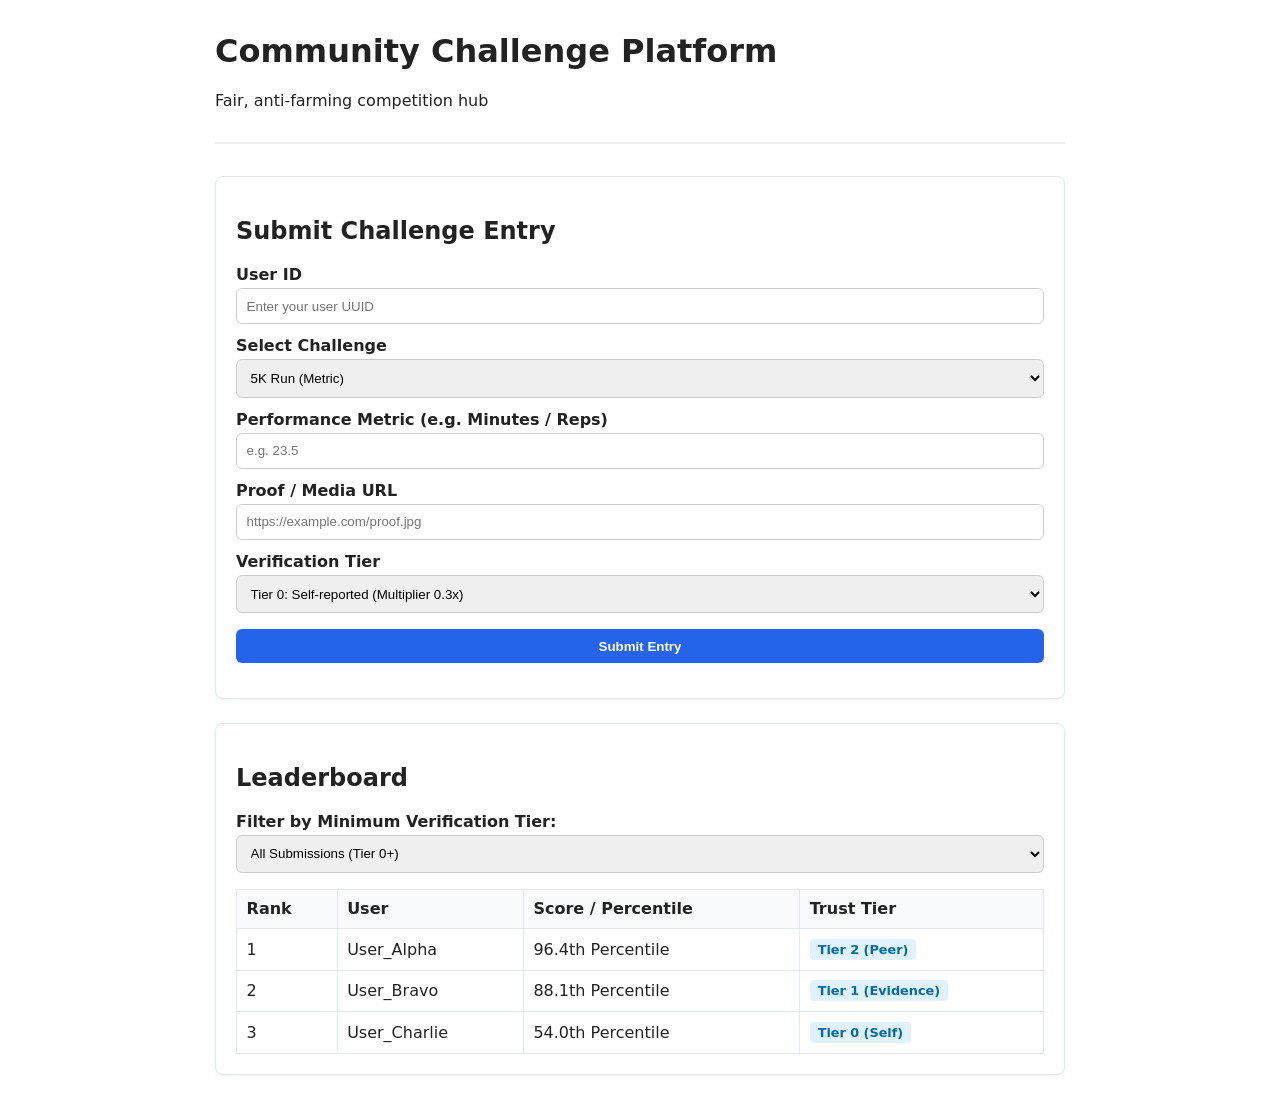
==== frontend/index.html @ f5b8d39f "Add community challenge submission and leaderboard UI" ====
<!DOCTYPE html>
<html lang="en">
<head>
  <meta charset="UTF-8" />
  <meta name="viewport" content="width=device-width, initial-scale=1.0" />
  <title>Community Challenge Platform</title>
  <style>
    body { font-family: system-ui, sans-serif; max-width: 850px; margin: 2rem auto; padding: 0 1rem; color: #222; }
    header { border-bottom: 2px solid #eee; padding-bottom: 1rem; margin-bottom: 2rem; }
    .card { border: 1px solid #e2e8f0; border-radius: 8px; padding: 1.25rem; margin-bottom: 1.5rem; background: #fff; box-shadow: 0 1px 3px rgba(0,0,0,0.05); }
    label { display: block; font-weight: 600; margin: 0.75rem 0 0.25rem; }
    input, select, button { width: 100%; padding: 0.6rem; border: 1px solid #ccc; border-radius: 6px; box-sizing: border-box; }
    button { background: #2563eb; color: #fff; border: none; font-weight: 600; cursor: pointer; margin-top: 1rem; }
    button:hover { background: #1d4ed8; }
    table { width: 100%; border-collapse: collapse; margin-top: 1rem; }
    th, td { border: 1px solid #e2e8f0; padding: 0.6rem; text-align: left; }
    th { background: #f8fafc; }
    .tier-badge { display: inline-block; padding: 0.2rem 0.5rem; border-radius: 4px; font-size: 0.8rem; background: #e0f2fe; color: #0369a1; font-weight: bold; }
  </style>
</head>
<body>

  <header>
    <h1>Community Challenge Platform</h1>
    <p>Fair, anti-farming competition hub</p>
  </header>

  <!-- Section 1: Submit Entry Form -->
  <section class="card">
    <h2>Submit Challenge Entry</h2>
    <form id="submission-form">
      <label for="userId">User ID</label>
      <input type="text" id="userId" placeholder="Enter your user UUID" required />

      <label for="challengeSelect">Select Challenge</label>
      <select id="challengeSelect">
        <option value="5k-run" data-type="metric">5K Run (Metric)</option>
        <option value="photo-contest" data-type="subjective">Nature Photography (Subjective / Elo)</option>
        <option value="book-reading" data-type="boolean">Read 1 Book (Completion)</option>
      </select>

      <!-- Dynamic field: changes per evaluation type -->
      <div id="dynamicMetricField">
        <label for="metricInput">Performance Metric (e.g. Minutes / Reps)</label>
        <input type="number" id="metricInput" step="any" placeholder="e.g. 23.5" />
      </div>

      <label for="evidenceUrl">Proof / Media URL</label>
      <input type="url" id="evidenceUrl" placeholder="https://example.com/proof.jpg" required />

      <label for="verificationTier">Verification Tier</label>
      <select id="verificationTier">
        <option value="0">Tier 0: Self-reported (Multiplier 0.3x)</option>
        <option value="1">Tier 1: Evidence Attached (Multiplier 0.5x)</option>
        <option value="2">Tier 2: Peer-verified (Multiplier 1.0x)</option>
        <option value="3">Tier 3: Sensor / API Verified (Multiplier 1.1x)</option>
        <option value="4">Tier 4: Moderator Verified (Multiplier 1.2x)</option>
      </select>

      <button type="submit">Submit Entry</button>
    </form>
    <p id="submissionStatus" style="font-size: 0.9rem; color: #16a34a;"></p>
  </section>

  <!-- Section 2: Leaderboard with Tier Filter -->
  <section class="card">
    <h2>Leaderboard</h2>
    <label for="filterTier">Filter by Minimum Verification Tier:</label>
    <select id="filterTier" onchange="loadLeaderboard()">
      <option value="0">All Submissions (Tier 0+)</option>
      <option value="2">Verified Only (Tier 2+)</option>
      <option value="4">Moderator Verified Only (Tier 4)</option>
    </select>

    <table>
      <thead>
        <tr>
          <th>Rank</th>
          <th>User</th>
          <th>Score / Percentile</th>
          <th>Trust Tier</th>
        </tr>
      </thead>
      <tbody id="leaderboardBody">
        <!-- Rendered dynamically -->
      </tbody>
    </table>
  </section>

  <script>
    const API_BASE = "http://localhost:8080/api"; // Member 2's backend URL

    // Adjust fields when switching evaluation types
    const challengeSelect = document.getElementById("challengeSelect");
    const dynamicMetricField = document.getElementById("dynamicMetricField");

    challengeSelect.addEventListener("change", (e) => {
      const selectedType = e.target.selectedOptions[0].dataset.type;
      dynamicMetricField.style.display = (selectedType === "metric") ? "block" : "none";
    });

    // Handle form submission
    document.getElementById("submission-form").addEventListener("submit", async (e) => {
      e.preventDefault();
      const payload = {
        userId: document.getElementById("userId").value,
        challengeId: challengeSelect.value,
        rawMetric: parseFloat(document.getElementById("metricInput").value) || null,
        contentUrl: document.getElementById("evidenceUrl").value,
        verificationTier: parseInt(document.getElementById("verificationTier").value, 10)
      };

      try {
        const res = await fetch(`${API_BASE}/submissions`, {
          method: "POST",
          headers: { "Content-Type": "application/json" },
          body: JSON.stringify(payload)
        });
        if (res.ok) {
          document.getElementById("submissionStatus").textContent = "Submission recorded (overwrites previous active entry)!";
          loadLeaderboard();
        }
      } catch (err) {
        document.getElementById("submissionStatus").textContent = "Backend offline. Test submission logged to console.";
        console.log("Mock Submission Payload:", payload);
      }
    });

    // Fetch and display leaderboard
    async function loadLeaderboard() {
      const minTier = document.getElementById("filterTier").value;
      const tbody = document.getElementById("leaderboardBody");
      tbody.innerHTML = "<tr><td colspan='4'>Loading...</td></tr>";

      try {
        const res = await fetch(`${API_BASE}/challenges/${challengeSelect.value}/leaderboard?min_tier=${minTier}`);
        const data = await res.json();
        renderTable(data);
      } catch (err) {
        // Mock fallback data for offline testing during UI development
        renderTable([
          { user: "User_Alpha", score: "96.4th Percentile", tier: "Tier 2 (Peer)" },
          { user: "User_Bravo", score: "88.1th Percentile", tier: "Tier 1 (Evidence)" },
          { user: "User_Charlie", score: "54.0th Percentile", tier: "Tier 0 (Self)" }
        ]);
      }
    }

    function renderTable(rows) {
      const tbody = document.getElementById("leaderboardBody");
      tbody.innerHTML = rows.map((r, i) => `
        <tr>
          <td>${i + 1}</td>
          <td>${r.user}</td>
          <td>${r.score}</td>
          <td><span class="tier-badge">${r.tier}</span></td>
        </tr>
      `).join('');
    }

    // Initial render
    loadLeaderboard();
  </script>
</body>
</html>
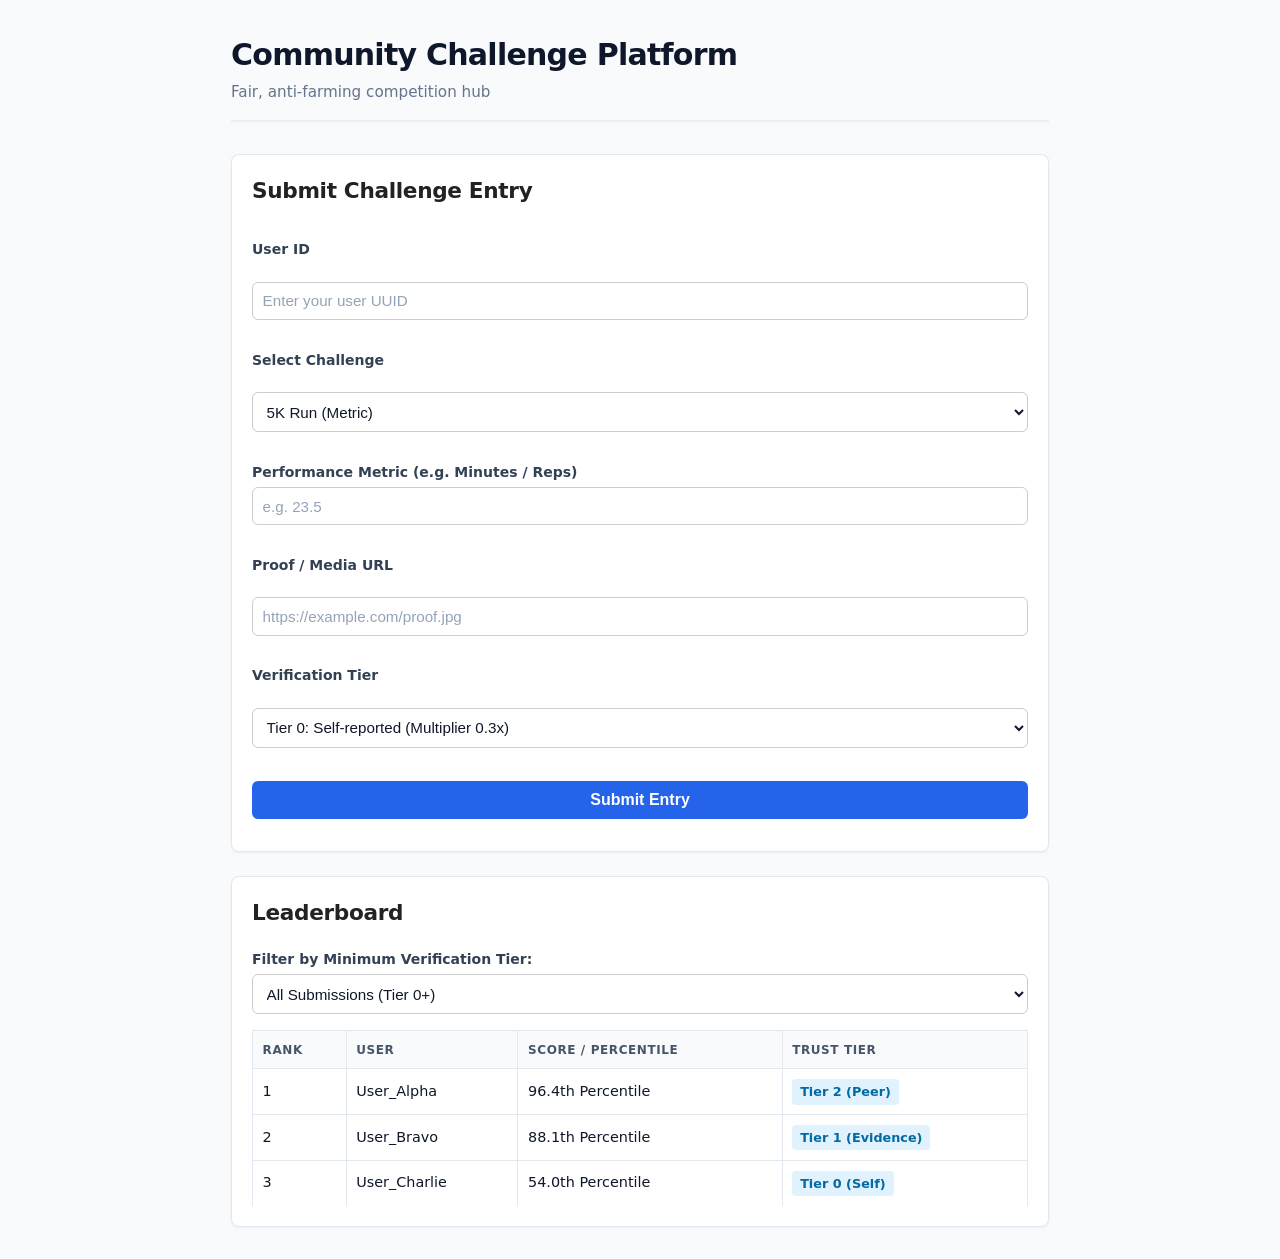
==== commit 2d8a20a8: "Add container div to index.html" ====
--- a/frontend/index.html
+++ b/frontend/index.html
@@ -1,6 +1,7 @@
 <!DOCTYPE html>
 <html lang="en">
 <head>
+  <link rel="stylesheet" href="style.css">
   <meta charset="UTF-8" />
   <meta name="viewport" content="width=device-width, initial-scale=1.0" />
   <title>Community Challenge Platform</title>
@@ -19,6 +20,7 @@
   </style>
 </head>
 <body>
+  <div class="container">
 
   <header>
     <h1>Community Challenge Platform</h1>
@@ -161,5 +163,6 @@
     // Initial render
     loadLeaderboard();
   </script>
+    </div>
 </body>
 </html>
--- a/frontend/style.css
+++ b/frontend/style.css
@@ -0,0 +1,183 @@
+
+:root {
+  --primary: #2563eb;
+  --primary-hover: #1d4ed8;
+  --bg-main: #f8fafc;
+  --surface: #ffffff;
+  --text-main: #0f172a;
+  --text-muted: #64748b;
+  --border: #e2e8f0;
+  --border-focus: #3b82f6;
+  --badge-bg: #e0f2fe;
+  --badge-text: #0369a1;
+  --radius-lg: 12px;
+  --radius-md: 8px;
+  --shadow-sm: 0 1px 2px 0 rgba(0, 0, 0, 0.05);
+  --shadow-md: 0 4px 6px -1px rgba(0, 0, 0, 0.1), 0 2px 4px -2px rgba(0, 0, 0, 0.05);
+}
+*, *::before, *::after {
+  box-sizing: border-box;
+  margin: 0;
+  padding: 0;
+}
+body {
+  font-family: -apple-system, BlinkMacSystemFont, "Segoe UI", Roboto, Helvetica, Arial, sans-serif;
+  background-color: var(--bg-main);
+  color: var(--text-main);
+  line-height: 1.5;
+  padding: 2rem 1rem;
+}
+.container {
+  max-width: 820px;
+  margin: 0 auto;
+}
+header {
+  margin-bottom: 2rem;
+  padding-bottom: 1.25rem;
+  border-bottom: 1px solid var(--border);
+}
+header h1 {
+  font-size: 1.875rem;
+  font-weight: 700;
+  letter-spacing: -0.025em;
+  color: var(--text-main);
+}
+header p {
+  color: var(--text-muted);
+  font-size: 0.95rem;
+  margin-top: 0.25rem;
+}
+.card {
+  background: var(--surface);
+  border: 1px solid var(--border);
+  border-radius: var(--radius-lg);
+  padding: 1.75rem;
+  margin-bottom: 2rem;
+  box-shadow: var(--shadow-sm);
+  transition: box-shadow 0.2s ease;
+}
+.card:hover {
+  box-shadow: var(--shadow-md);
+}
+.card h2 {
+  font-size: 1.35rem;
+  font-weight: 600;
+  margin-bottom: 1.25rem;
+  letter-spacing: -0.015em;
+}
+form {
+  display: flex;
+  flex-direction: column;
+  gap: 1.1rem;
+}
+.form-group {
+  display: flex;
+  flex-direction: column;
+  gap: 0.35rem;
+}
+label {
+  font-size: 0.875rem;
+  font-weight: 600;
+  color: #334155;
+}
+input, select {
+  width: 100%;
+  padding: 0.65rem 0.85rem;
+  font-size: 0.95rem;
+  color: var(--text-main);
+  background-color: #fff;
+  border: 1px solid var(--border);
+  border-radius: var(--radius-md);
+  outline: none;
+  transition: border-color 0.15s ease, box-shadow 0.15s ease;
+}
+input:focus, select:focus {
+  border-color: var(--border-focus);
+  box-shadow: 0 0 0 3px rgba(59, 130, 246, 0.15);
+}
+input::placeholder {
+  color: #94a3b8;
+}
+button {
+  width: 100%;
+  padding: 0.75rem 1.25rem;
+  font-size: 1rem;
+  font-weight: 600;
+  color: #ffffff;
+  background-color: var(--primary);
+  border: none;
+  border-radius: var(--radius-md);
+  cursor: pointer;
+  margin-top: 0.5rem;
+  transition: background-color 0.15s ease, transform 0.05s ease;
+}
+button:hover {
+  background-color: var(--primary-hover);
+}
+button:active {
+  transform: scale(0.99);
+}
+#submissionStatus {
+  font-size: 0.875rem;
+  font-weight: 500;
+  margin-top: 0.75rem;
+  color: #16a34a;
+}
+.table-responsive {
+  width: 100%;
+  overflow-x: auto;
+  -webkit-overflow-scrolling: touch;
+  margin-top: 1rem;
+}
+table {
+  width: 100%;
+  border-collapse: collapse;
+  text-align: left;
+  font-size: 0.9rem;
+}
+th {
+  background-color: #f1f5f9;
+  color: #475569;
+  font-weight: 600;
+  text-transform: uppercase;
+  font-size: 0.75rem;
+  letter-spacing: 0.05em;
+  padding: 0.75rem 1rem;
+  border-bottom: 1px solid var(--border);
+}
+td {
+  padding: 0.85rem 1rem;
+  border-bottom: 1px solid var(--border);
+  color: var(--text-main);
+}
+tr:last-child td {
+  border-bottom: none;
+}
+tr:hover td {
+  background-color: #f8fafc;
+}
+.tier-badge {
+  display: inline-block;
+  padding: 0.25rem 0.6rem;
+  border-radius: 9999px;
+  font-size: 0.75rem;
+  font-weight: 600;
+  background-color: var(--badge-bg);
+  color: var(--badge-text);
+  white-space: nowrap;
+}
+@media (max-width: 640px) {
+  body {
+    padding: 1.25rem 0.75rem;
+  }
+  .card {
+    padding: 1.25rem;
+  }
+  header h1 {
+    font-size: 1.5rem;
+  }
+  th, td {
+    padding: 0.65rem 0.5rem;
+    font-size: 0.85rem;
+  }
+}
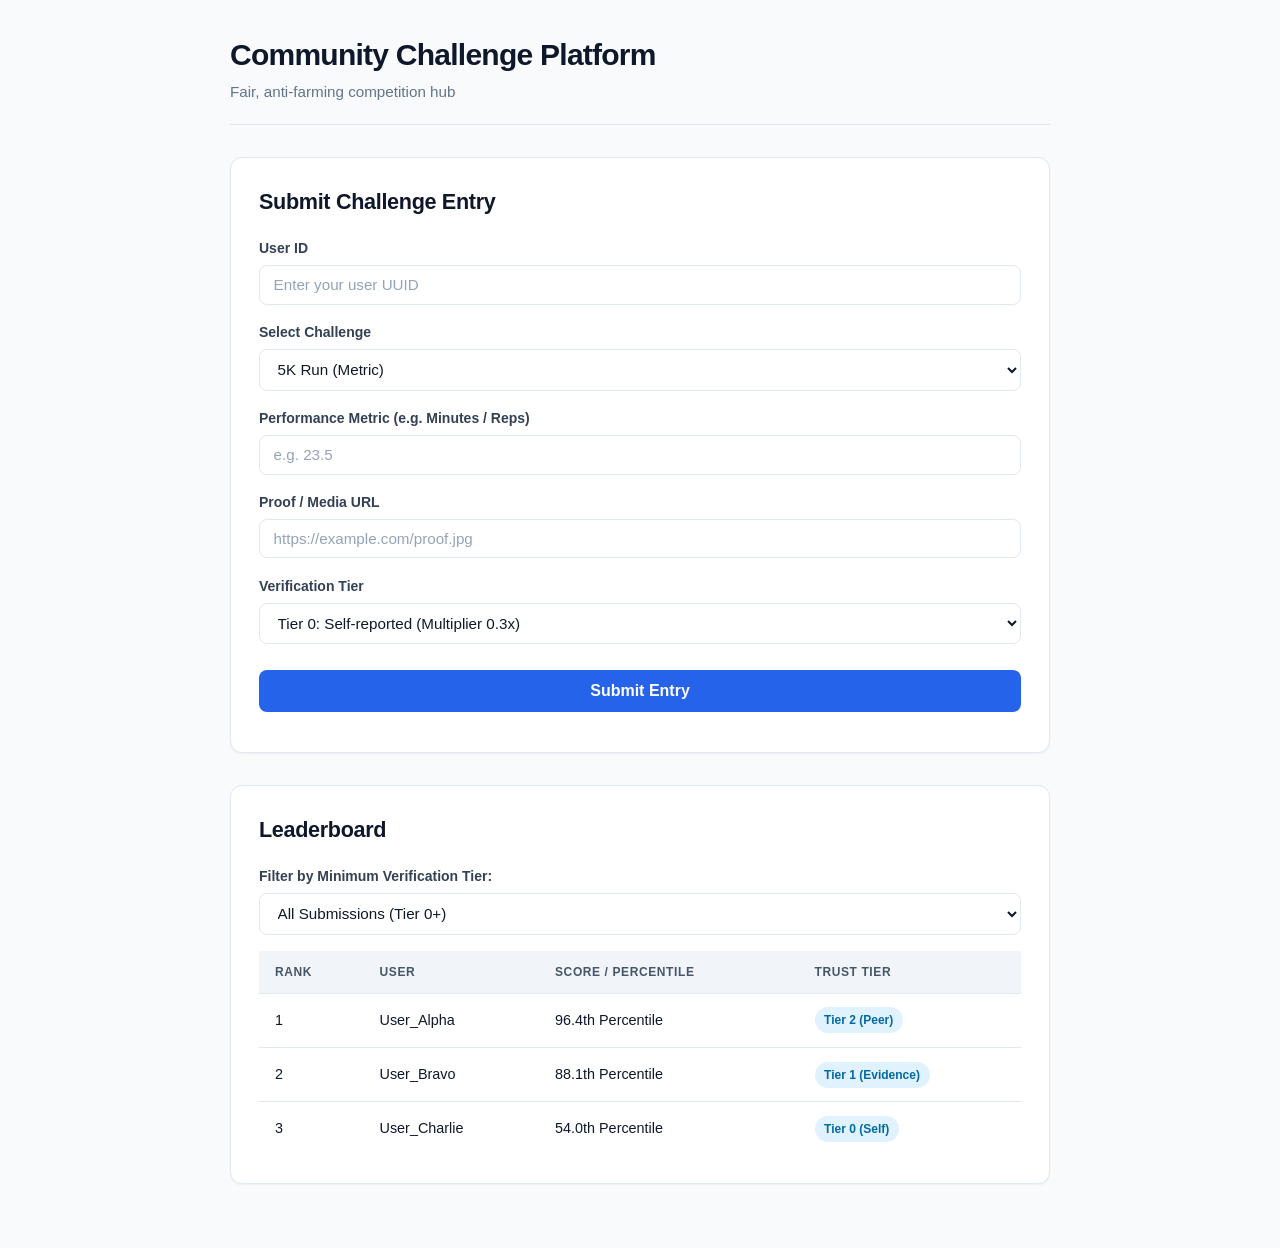
==== commit b7b1a234: "Refactor HTML structure for form and leaderboard Updated the HTML structure for the submission form " ====
--- a/frontend/index.html
+++ b/frontend/index.html
@@ -1,107 +1,106 @@
 <!DOCTYPE html>
 <html lang="en">
 <head>
-  <link rel="stylesheet" href="style.css">
   <meta charset="UTF-8" />
   <meta name="viewport" content="width=device-width, initial-scale=1.0" />
   <title>Community Challenge Platform</title>
-  <style>
-    body { font-family: system-ui, sans-serif; max-width: 850px; margin: 2rem auto; padding: 0 1rem; color: #222; }
-    header { border-bottom: 2px solid #eee; padding-bottom: 1rem; margin-bottom: 2rem; }
-    .card { border: 1px solid #e2e8f0; border-radius: 8px; padding: 1.25rem; margin-bottom: 1.5rem; background: #fff; box-shadow: 0 1px 3px rgba(0,0,0,0.05); }
-    label { display: block; font-weight: 600; margin: 0.75rem 0 0.25rem; }
-    input, select, button { width: 100%; padding: 0.6rem; border: 1px solid #ccc; border-radius: 6px; box-sizing: border-box; }
-    button { background: #2563eb; color: #fff; border: none; font-weight: 600; cursor: pointer; margin-top: 1rem; }
-    button:hover { background: #1d4ed8; }
-    table { width: 100%; border-collapse: collapse; margin-top: 1rem; }
-    th, td { border: 1px solid #e2e8f0; padding: 0.6rem; text-align: left; }
-    th { background: #f8fafc; }
-    .tier-badge { display: inline-block; padding: 0.2rem 0.5rem; border-radius: 4px; font-size: 0.8rem; background: #e0f2fe; color: #0369a1; font-weight: bold; }
-  </style>
+  <link rel="stylesheet" href="style.css" />
 </head>
 <body>
   <div class="container">
 
-  <header>
-    <h1>Community Challenge Platform</h1>
-    <p>Fair, anti-farming competition hub</p>
-  </header>
+    <header>
+      <h1>Community Challenge Platform</h1>
+      <p>Fair, anti-farming competition hub</p>
+    </header>
 
-  <!-- Section 1: Submit Entry Form -->
-  <section class="card">
-    <h2>Submit Challenge Entry</h2>
-    <form id="submission-form">
-      <label for="userId">User ID</label>
-      <input type="text" id="userId" placeholder="Enter your user UUID" required />
+    <!-- Section 1: Submit Entry Form -->
+    <section class="card">
+      <h2>Submit Challenge Entry</h2>
+      <form id="submission-form">
+        <div class="form-group">
+          <label for="userId">User ID</label>
+          <input type="text" id="userId" placeholder="Enter your user UUID" required />
+        </div>
 
-      <label for="challengeSelect">Select Challenge</label>
-      <select id="challengeSelect">
-        <option value="5k-run" data-type="metric">5K Run (Metric)</option>
-        <option value="photo-contest" data-type="subjective">Nature Photography (Subjective / Elo)</option>
-        <option value="book-reading" data-type="boolean">Read 1 Book (Completion)</option>
-      </select>
+        <div class="form-group">
+          <label for="challengeSelect">Select Challenge</label>
+          <select id="challengeSelect">
+            <option value="5k-run" data-type="metric">5K Run (Metric)</option>
+            <option value="photo-contest" data-type="subjective">Nature Photography (Subjective / Elo)</option>
+            <option value="book-reading" data-type="boolean">Read 1 Book (Completion)</option>
+          </select>
+        </div>
 
-      <!-- Dynamic field: changes per evaluation type -->
-      <div id="dynamicMetricField">
-        <label for="metricInput">Performance Metric (e.g. Minutes / Reps)</label>
-        <input type="number" id="metricInput" step="any" placeholder="e.g. 23.5" />
+        <!-- Dynamic field: changes per evaluation type -->
+        <div id="dynamicMetricField" class="form-group">
+          <label for="metricInput">Performance Metric (e.g. Minutes / Reps)</label>
+          <input type="number" id="metricInput" step="any" placeholder="e.g. 23.5" />
+        </div>
+
+        <div class="form-group">
+          <label for="evidenceUrl">Proof / Media URL</label>
+          <input type="url" id="evidenceUrl" placeholder="https://example.com/proof.jpg" required />
+        </div>
+
+        <div class="form-group">
+          <label for="verificationTier">Verification Tier</label>
+          <select id="verificationTier">
+            <option value="0">Tier 0: Self-reported (Multiplier 0.3x)</option>
+            <option value="1">Tier 1: Evidence Attached (Multiplier 0.5x)</option>
+            <option value="2">Tier 2: Peer-verified (Multiplier 1.0x)</option>
+            <option value="3">Tier 3: Sensor / API Verified (Multiplier 1.1x)</option>
+            <option value="4">Tier 4: Moderator Verified (Multiplier 1.2x)</option>
+          </select>
+        </div>
+
+        <button type="submit">Submit Entry</button>
+      </form>
+      <p id="submissionStatus"></p>
+    </section>
+
+    <!-- Section 2: Leaderboard with Tier Filter -->
+    <section class="card">
+      <h2>Leaderboard</h2>
+      <div class="form-group">
+        <label for="filterTier">Filter by Minimum Verification Tier:</label>
+        <select id="filterTier" onchange="loadLeaderboard()">
+          <option value="0">All Submissions (Tier 0+)</option>
+          <option value="2">Verified Only (Tier 2+)</option>
+          <option value="4">Moderator Verified Only (Tier 4)</option>
+        </select>
       </div>
 
-      <label for="evidenceUrl">Proof / Media URL</label>
-      <input type="url" id="evidenceUrl" placeholder="https://example.com/proof.jpg" required />
+      <div class="table-responsive">
+        <table>
+          <thead>
+            <tr>
+              <th>Rank</th>
+              <th>User</th>
+              <th>Score / Percentile</th>
+              <th>Trust Tier</th>
+            </tr>
+          </thead>
+          <tbody id="leaderboardBody">
+            <!-- Rendered dynamically -->
+          </tbody>
+        </table>
+      </div>
+    </section>
 
-      <label for="verificationTier">Verification Tier</label>
-      <select id="verificationTier">
-        <option value="0">Tier 0: Self-reported (Multiplier 0.3x)</option>
-        <option value="1">Tier 1: Evidence Attached (Multiplier 0.5x)</option>
-        <option value="2">Tier 2: Peer-verified (Multiplier 1.0x)</option>
-        <option value="3">Tier 3: Sensor / API Verified (Multiplier 1.1x)</option>
-        <option value="4">Tier 4: Moderator Verified (Multiplier 1.2x)</option>
-      </select>
-
-      <button type="submit">Submit Entry</button>
-    </form>
-    <p id="submissionStatus" style="font-size: 0.9rem; color: #16a34a;"></p>
-  </section>
-
-  <!-- Section 2: Leaderboard with Tier Filter -->
-  <section class="card">
-    <h2>Leaderboard</h2>
-    <label for="filterTier">Filter by Minimum Verification Tier:</label>
-    <select id="filterTier" onchange="loadLeaderboard()">
-      <option value="0">All Submissions (Tier 0+)</option>
-      <option value="2">Verified Only (Tier 2+)</option>
-      <option value="4">Moderator Verified Only (Tier 4)</option>
-    </select>
-
-    <table>
-      <thead>
-        <tr>
-          <th>Rank</th>
-          <th>User</th>
-          <th>Score / Percentile</th>
-          <th>Trust Tier</th>
-        </tr>
-      </thead>
-      <tbody id="leaderboardBody">
-        <!-- Rendered dynamically -->
-      </tbody>
-    </table>
-  </section>
+  </div>
 
   <script>
-    const API_BASE = "http://localhost:8080/api"; // Member 2's backend URL
+    const API_BASE = "http://localhost:8080/api";
 
-    // Adjust fields when switching evaluation types
     const challengeSelect = document.getElementById("challengeSelect");
     const dynamicMetricField = document.getElementById("dynamicMetricField");
 
     challengeSelect.addEventListener("change", (e) => {
       const selectedType = e.target.selectedOptions[0].dataset.type;
-      dynamicMetricField.style.display = (selectedType === "metric") ? "block" : "none";
+      dynamicMetricField.style.display = (selectedType === "metric") ? "flex" : "none";
     });
 
-    // Handle form submission
     document.getElementById("submission-form").addEventListener("submit", async (e) => {
       e.preventDefault();
       const payload = {
@@ -128,7 +127,6 @@
       }
     });
 
-    // Fetch and display leaderboard
     async function loadLeaderboard() {
       const minTier = document.getElementById("filterTier").value;
       const tbody = document.getElementById("leaderboardBody");
@@ -139,7 +137,6 @@
         const data = await res.json();
         renderTable(data);
       } catch (err) {
-        // Mock fallback data for offline testing during UI development
         renderTable([
           { user: "User_Alpha", score: "96.4th Percentile", tier: "Tier 2 (Peer)" },
           { user: "User_Bravo", score: "88.1th Percentile", tier: "Tier 1 (Evidence)" },
@@ -160,9 +157,7 @@
       `).join('');
     }
 
-    // Initial render
     loadLeaderboard();
   </script>
-    </div>
 </body>
 </html>
--- a/frontend/style.css
+++ b/frontend/style.css
@@ -1,4 +1,3 @@
-
 :root {
   --primary: #2563eb;
   --primary-hover: #1d4ed8;
@@ -15,11 +14,13 @@
   --shadow-sm: 0 1px 2px 0 rgba(0, 0, 0, 0.05);
   --shadow-md: 0 4px 6px -1px rgba(0, 0, 0, 0.1), 0 2px 4px -2px rgba(0, 0, 0, 0.05);
 }
+
 *, *::before, *::after {
   box-sizing: border-box;
   margin: 0;
   padding: 0;
 }
+
 body {
   font-family: -apple-system, BlinkMacSystemFont, "Segoe UI", Roboto, Helvetica, Arial, sans-serif;
   background-color: var(--bg-main);
@@ -27,26 +28,31 @@
   line-height: 1.5;
   padding: 2rem 1rem;
 }
+
 .container {
   max-width: 820px;
   margin: 0 auto;
 }
+
 header {
   margin-bottom: 2rem;
   padding-bottom: 1.25rem;
   border-bottom: 1px solid var(--border);
 }
+
 header h1 {
   font-size: 1.875rem;
   font-weight: 700;
   letter-spacing: -0.025em;
   color: var(--text-main);
 }
+
 header p {
   color: var(--text-muted);
   font-size: 0.95rem;
   margin-top: 0.25rem;
 }
+
 .card {
   background: var(--surface);
   border: 1px solid var(--border);
@@ -56,30 +62,36 @@
   box-shadow: var(--shadow-sm);
   transition: box-shadow 0.2s ease;
 }
+
 .card:hover {
   box-shadow: var(--shadow-md);
 }
+
 .card h2 {
   font-size: 1.35rem;
   font-weight: 600;
   margin-bottom: 1.25rem;
   letter-spacing: -0.015em;
 }
+
 form {
   display: flex;
   flex-direction: column;
   gap: 1.1rem;
 }
+
 .form-group {
   display: flex;
   flex-direction: column;
   gap: 0.35rem;
 }
+
 label {
   font-size: 0.875rem;
   font-weight: 600;
   color: #334155;
 }
+
 input, select {
   width: 100%;
   padding: 0.65rem 0.85rem;
@@ -91,13 +103,16 @@
   outline: none;
   transition: border-color 0.15s ease, box-shadow 0.15s ease;
 }
+
 input:focus, select:focus {
   border-color: var(--border-focus);
   box-shadow: 0 0 0 3px rgba(59, 130, 246, 0.15);
 }
+
 input::placeholder {
   color: #94a3b8;
 }
+
 button {
   width: 100%;
   padding: 0.75rem 1.25rem;
@@ -111,30 +126,36 @@
   margin-top: 0.5rem;
   transition: background-color 0.15s ease, transform 0.05s ease;
 }
+
 button:hover {
   background-color: var(--primary-hover);
 }
+
 button:active {
   transform: scale(0.99);
 }
+
 #submissionStatus {
   font-size: 0.875rem;
   font-weight: 500;
   margin-top: 0.75rem;
   color: #16a34a;
 }
+
 .table-responsive {
   width: 100%;
   overflow-x: auto;
   -webkit-overflow-scrolling: touch;
   margin-top: 1rem;
 }
+
 table {
   width: 100%;
   border-collapse: collapse;
   text-align: left;
   font-size: 0.9rem;
 }
+
 th {
   background-color: #f1f5f9;
   color: #475569;
@@ -145,17 +166,21 @@
   padding: 0.75rem 1rem;
   border-bottom: 1px solid var(--border);
 }
+
 td {
   padding: 0.85rem 1rem;
   border-bottom: 1px solid var(--border);
   color: var(--text-main);
 }
+
 tr:last-child td {
   border-bottom: none;
 }
+
 tr:hover td {
   background-color: #f8fafc;
 }
+
 .tier-badge {
   display: inline-block;
   padding: 0.25rem 0.6rem;
@@ -166,6 +191,7 @@
   color: var(--badge-text);
   white-space: nowrap;
 }
+
 @media (max-width: 640px) {
   body {
     padding: 1.25rem 0.75rem;
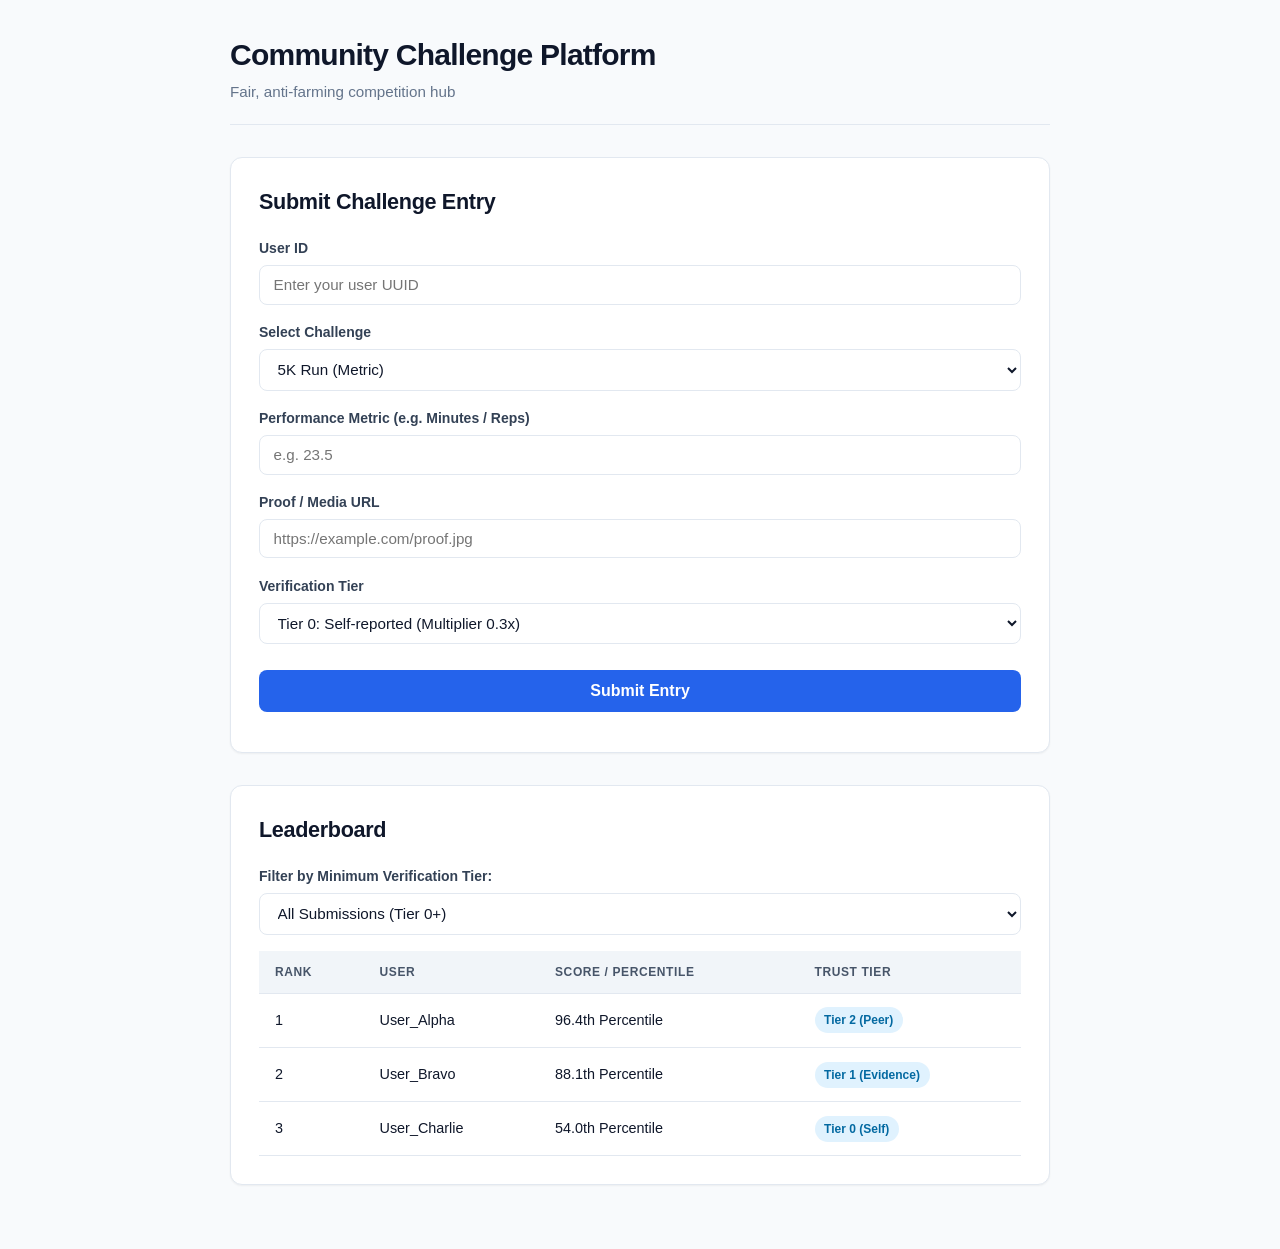
==== commit 5985460f: "Embed CSS styles in index.html Added CSS styles directly in the HTML file for layout and design impr" ====
--- a/frontend/index.html
+++ b/frontend/index.html
@@ -4,7 +4,196 @@
   <meta charset="UTF-8" />
   <meta name="viewport" content="width=device-width, initial-scale=1.0" />
   <title>Community Challenge Platform</title>
-  <link rel="stylesheet" href="style.css" />
+  <style>
+    /* --- CSS Reset & Variables --- */
+    :root {
+      --primary: #2563eb;
+      --primary-hover: #1d4ed8;
+      --bg-main: #f8fafc;
+      --surface: #ffffff;
+      --text-main: #0f172a;
+      --text-muted: #64748b;
+      --border: #e2e8f0;
+      --border-focus: #3b82f6;
+      --badge-bg: #e0f2fe;
+      --badge-text: #0369a1;
+      --radius-lg: 12px;
+      --radius-md: 8px;
+      --shadow-sm: 0 1px 2px 0 rgba(0, 0, 0, 0.05);
+      --shadow-md: 0 4px 6px -1px rgba(0, 0, 0, 0.1), 0 2px 4px -2px rgba(0, 0, 0, 0.05);
+    }
+
+    *, *::before, *::after {
+      box-sizing: border-box;
+      margin: 0;
+      padding: 0;
+    }
+
+    body {
+      font-family: -apple-system, BlinkMacSystemFont, "Segoe UI", Roboto, Helvetica, Arial, sans-serif;
+      background-color: var(--bg-main);
+      color: var(--text-main);
+      line-height: 1.5;
+      padding: 2rem 1rem;
+    }
+
+    .container {
+      max-width: 820px;
+      margin: 0 auto;
+    }
+
+    header {
+      margin-bottom: 2rem;
+      padding-bottom: 1.25rem;
+      border-bottom: 1px solid var(--border);
+    }
+
+    header h1 {
+      font-size: 1.875rem;
+      font-weight: 700;
+      letter-spacing: -0.025em;
+      color: var(--text-main);
+    }
+
+    header p {
+      color: var(--text-muted);
+      font-size: 0.95rem;
+      margin-top: 0.25rem;
+    }
+
+    .card {
+      background: var(--surface);
+      border: 1px solid var(--border);
+      border-radius: var(--radius-lg);
+      padding: 1.75rem;
+      margin-bottom: 2rem;
+      box-shadow: var(--shadow-sm);
+      transition: box-shadow 0.2s ease;
+    }
+
+    .card:hover {
+      box-shadow: var(--shadow-md);
+    }
+
+    .card h2 {
+      font-size: 1.35rem;
+      font-weight: 600;
+      margin-bottom: 1.25rem;
+      letter-spacing: -0.015em;
+    }
+
+    form {
+      display: flex;
+      flex-direction: column;
+      gap: 1.1rem;
+    }
+
+    .form-group {
+      display: flex;
+      flex-direction: column;
+      gap: 0.35rem;
+    }
+
+    label {
+      font-size: 0.875rem;
+      font-weight: 600;
+      color: #334155;
+    }
+
+    input, select {
+      width: 100%;
+      padding: 0.65rem 0.85rem;
+      font-size: 0.95rem;
+      color: var(--text-main);
+      background-color: #fff;
+      border: 1px solid var(--border);
+      border-radius: var(--radius-md);
+      outline: none;
+      transition: border-color 0.15s ease, box-shadow 0.15s ease;
+    }
+
+    input:focus, select:focus {
+      border-color: var(--border-focus);
+      box-shadow: 0 0 0 3px rgba(59, 130, 246, 0.15);
+    }
+
+    button {
+      width: 100%;
+      padding: 0.75rem 1.25rem;
+      font-size: 1rem;
+      font-weight: 600;
+      color: #ffffff;
+      background-color: var(--primary);
+      border: none;
+      border-radius: var(--radius-md);
+      cursor: pointer;
+      margin-top: 0.5rem;
+      transition: background-color 0.15s ease;
+    }
+
+    button:hover {
+      background-color: var(--primary-hover);
+    }
+
+    #submissionStatus {
+      font-size: 0.875rem;
+      font-weight: 500;
+      margin-top: 0.75rem;
+      color: #16a34a;
+    }
+
+    .table-responsive {
+      width: 100%;
+      overflow-x: auto;
+      margin-top: 1rem;
+    }
+
+    table {
+      width: 100%;
+      border-collapse: collapse;
+      text-align: left;
+      font-size: 0.9rem;
+    }
+
+    th {
+      background-color: #f1f5f9;
+      color: #475569;
+      font-weight: 600;
+      text-transform: uppercase;
+      font-size: 0.75rem;
+      letter-spacing: 0.05em;
+      padding: 0.75rem 1rem;
+      border-bottom: 1px solid var(--border);
+    }
+
+    td {
+      padding: 0.85rem 1rem;
+      border-bottom: 1px solid var(--border);
+      color: var(--text-main);
+    }
+
+    tr:hover td {
+      background-color: #f8fafc;
+    }
+
+    .tier-badge {
+      display: inline-block;
+      padding: 0.25rem 0.6rem;
+      border-radius: 9999px;
+      font-size: 0.75rem;
+      font-weight: 600;
+      background-color: var(--badge-bg);
+      color: var(--badge-text);
+      white-space: nowrap;
+    }
+
+    @media (max-width: 640px) {
+      body { padding: 1.25rem 0.75rem; }
+      .card { padding: 1.25rem; }
+      header h1 { font-size: 1.5rem; }
+      th, td { padding: 0.65rem 0.5rem; font-size: 0.85rem; }
+    }
+  </style>
 </head>
 <body>
   <div class="container">
@@ -137,6 +326,7 @@
         const data = await res.json();
         renderTable(data);
       } catch (err) {
+        // Fallback demo data
         renderTable([
           { user: "User_Alpha", score: "96.4th Percentile", tier: "Tier 2 (Peer)" },
           { user: "User_Bravo", score: "88.1th Percentile", tier: "Tier 1 (Evidence)" },
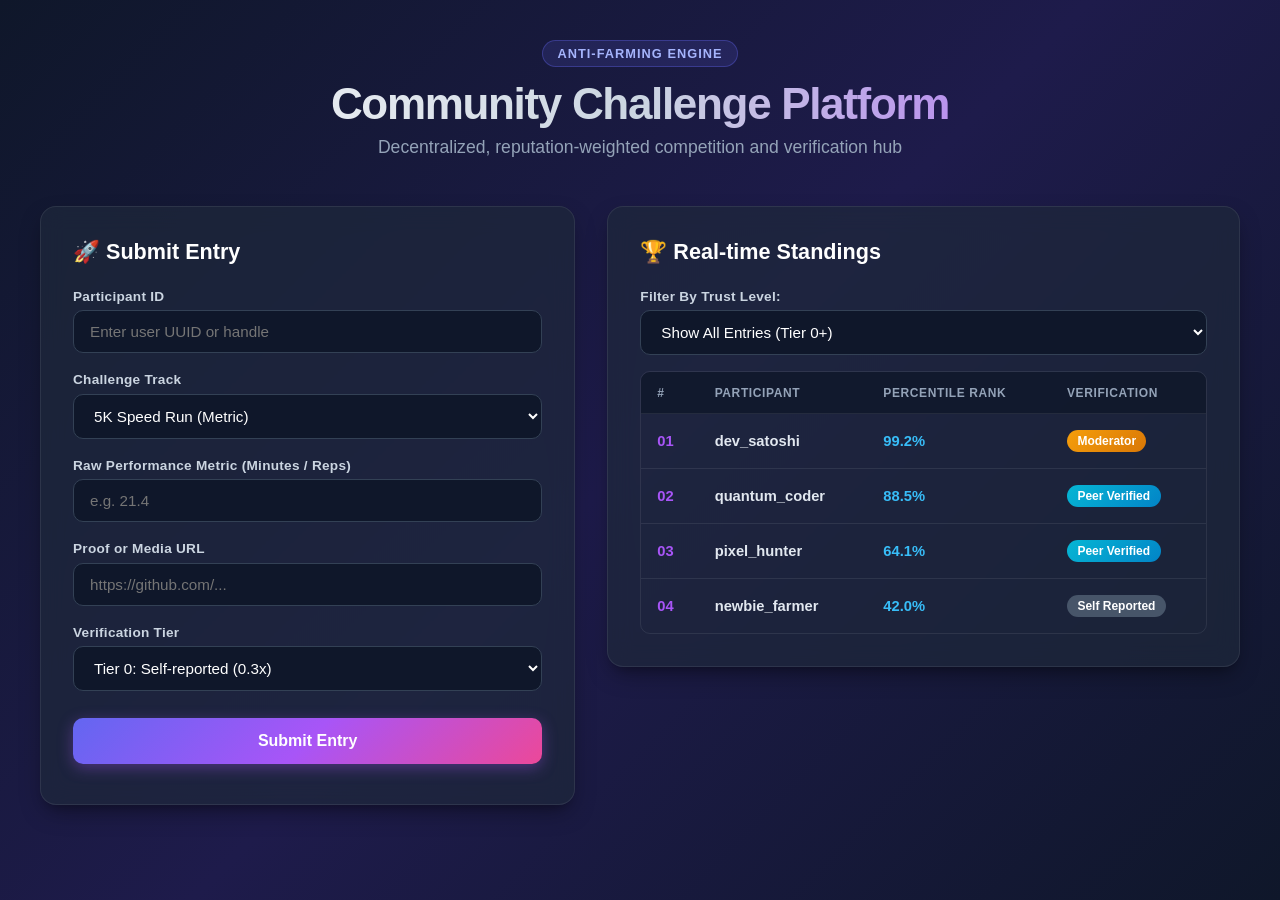
==== commit 374d8ff4: "Update index.html" ====
--- a/frontend/index.html
+++ b/frontend/index.html
@@ -5,22 +5,20 @@
   <meta name="viewport" content="width=device-width, initial-scale=1.0" />
   <title>Community Challenge Platform</title>
   <style>
-    /* --- CSS Reset & Variables --- */
     :root {
-      --primary: #2563eb;
-      --primary-hover: #1d4ed8;
-      --bg-main: #f8fafc;
-      --surface: #ffffff;
-      --text-main: #0f172a;
-      --text-muted: #64748b;
-      --border: #e2e8f0;
-      --border-focus: #3b82f6;
-      --badge-bg: #e0f2fe;
-      --badge-text: #0369a1;
-      --radius-lg: 12px;
-      --radius-md: 8px;
-      --shadow-sm: 0 1px 2px 0 rgba(0, 0, 0, 0.05);
-      --shadow-md: 0 4px 6px -1px rgba(0, 0, 0, 0.1), 0 2px 4px -2px rgba(0, 0, 0, 0.05);
+      --bg-gradient: linear-gradient(135deg, #0f172a 0%, #1e1b4b 50%, #0f172a 100%);
+      --surface: rgba(30, 41, 59, 0.7);
+      --surface-border: rgba(255, 255, 255, 0.08);
+      --accent-gradient: linear-gradient(135deg, #6366f1 0%, #a855f7 50%, #ec4899 100%);
+      --accent-hover: linear-gradient(135deg, #4f46e5 0%, #9333ea 50%, #db2777 100%);
+      --text-main: #f8fafc;
+      --text-muted: #94a3b8;
+      --input-bg: #0f172a;
+      --input-border: #334155;
+      --tier-gold: linear-gradient(135deg, #f59e0b, #d97706);
+      --tier-blue: linear-gradient(135deg, #06b6d4, #0284c7);
+      --tier-green: linear-gradient(135deg, #10b981, #059669);
+      --radius: 16px;
     }
 
     *, *::before, *::after {
@@ -30,121 +28,168 @@
     }
 
     body {
-      font-family: -apple-system, BlinkMacSystemFont, "Segoe UI", Roboto, Helvetica, Arial, sans-serif;
-      background-color: var(--bg-main);
+      font-family: -apple-system, BlinkMacSystemFont, "Segoe UI", Roboto, sans-serif;
+      background: var(--bg-gradient);
+      min-height: 100vh;
       color: var(--text-main);
-      line-height: 1.5;
-      padding: 2rem 1rem;
+      padding: 2.5rem 1.5rem;
     }
 
     .container {
-      max-width: 820px;
+      max-width: 1200px;
       margin: 0 auto;
     }
 
+    /* --- Hero Header --- */
     header {
-      margin-bottom: 2rem;
-      padding-bottom: 1.25rem;
-      border-bottom: 1px solid var(--border);
+      text-align: center;
+      margin-bottom: 3rem;
+    }
+
+    .hero-tag {
+      display: inline-block;
+      padding: 0.3rem 0.9rem;
+      border-radius: 9999px;
+      font-size: 0.8rem;
+      font-weight: 700;
+      letter-spacing: 0.08em;
+      text-transform: uppercase;
+      background: rgba(99, 102, 241, 0.15);
+      border: 1px solid rgba(99, 102, 241, 0.35);
+      color: #a5b4fc;
+      margin-bottom: 0.75rem;
     }
 
     header h1 {
-      font-size: 1.875rem;
-      font-weight: 700;
-      letter-spacing: -0.025em;
-      color: var(--text-main);
+      font-size: 2.75rem;
+      font-weight: 800;
+      letter-spacing: -0.03em;
+      background: linear-gradient(to right, #ffffff, #cbd5e1, #a855f7);
+      -webkit-background-clip: text;
+      -webkit-text-fill-color: transparent;
+      margin-bottom: 0.5rem;
     }
 
     header p {
       color: var(--text-muted);
-      font-size: 0.95rem;
-      margin-top: 0.25rem;
-    }
-
+      font-size: 1.1rem;
+    }
+
+    /* --- Side-by-Side Responsive Grid --- */
+    .dashboard-grid {
+      display: grid;
+      grid-template-columns: 1.1fr 1.3fr;
+      gap: 2rem;
+      align-items: start;
+    }
+
+    @media (max-width: 900px) {
+      .dashboard-grid {
+        grid-template-columns: 1fr;
+      }
+    }
+
+    /* --- Glassmorphism Cards --- */
     .card {
       background: var(--surface);
-      border: 1px solid var(--border);
-      border-radius: var(--radius-lg);
-      padding: 1.75rem;
-      margin-bottom: 2rem;
-      box-shadow: var(--shadow-sm);
-      transition: box-shadow 0.2s ease;
-    }
-
-    .card:hover {
-      box-shadow: var(--shadow-md);
+      backdrop-filter: blur(12px);
+      -webkit-backdrop-filter: blur(12px);
+      border: 1px solid var(--surface-border);
+      border-radius: var(--radius);
+      padding: 2rem;
+      box-shadow: 0 10px 25px -5px rgba(0, 0, 0, 0.4), 0 8px 10px -6px rgba(0, 0, 0, 0.2);
     }
 
     .card h2 {
       font-size: 1.35rem;
-      font-weight: 600;
-      margin-bottom: 1.25rem;
-      letter-spacing: -0.015em;
-    }
-
+      font-weight: 700;
+      margin-bottom: 1.5rem;
+      color: #fff;
+      display: flex;
+      align-items: center;
+      gap: 0.5rem;
+    }
+
+    /* --- Modern Form Inputs --- */
     form {
       display: flex;
       flex-direction: column;
-      gap: 1.1rem;
+      gap: 1.2rem;
     }
 
     .form-group {
       display: flex;
       flex-direction: column;
-      gap: 0.35rem;
+      gap: 0.4rem;
     }
 
     label {
+      font-size: 0.85rem;
+      font-weight: 600;
+      color: #cbd5e1;
+      letter-spacing: 0.02em;
+    }
+
+    input, select {
+      width: 100%;
+      padding: 0.75rem 1rem;
+      font-size: 0.95rem;
+      color: #fff;
+      background-color: var(--input-bg);
+      border: 1px solid var(--input-border);
+      border-radius: 10px;
+      outline: none;
+      transition: all 0.2s ease;
+    }
+
+    input:focus, select:focus {
+      border-color: #818cf8;
+      box-shadow: 0 0 0 3px rgba(129, 140, 248, 0.25);
+    }
+
+    select option {
+      background-color: #0f172a;
+      color: #fff;
+    }
+
+    button {
+      width: 100%;
+      padding: 0.85rem 1.5rem;
+      font-size: 1rem;
+      font-weight: 700;
+      color: #ffffff;
+      background: var(--accent-gradient);
+      border: none;
+      border-radius: 10px;
+      cursor: pointer;
+      margin-top: 0.5rem;
+      box-shadow: 0 4px 15px rgba(168, 85, 247, 0.35);
+      transition: all 0.2s ease;
+    }
+
+    button:hover {
+      background: var(--accent-hover);
+      box-shadow: 0 6px 20px rgba(168, 85, 247, 0.5);
+      transform: translateY(-1px);
+    }
+
+    button:active {
+      transform: translateY(0);
+    }
+
+    #submissionStatus {
       font-size: 0.875rem;
       font-weight: 600;
-      color: #334155;
-    }
-
-    input, select {
-      width: 100%;
-      padding: 0.65rem 0.85rem;
-      font-size: 0.95rem;
-      color: var(--text-main);
-      background-color: #fff;
-      border: 1px solid var(--border);
-      border-radius: var(--radius-md);
-      outline: none;
-      transition: border-color 0.15s ease, box-shadow 0.15s ease;
-    }
-
-    input:focus, select:focus {
-      border-color: var(--border-focus);
-      box-shadow: 0 0 0 3px rgba(59, 130, 246, 0.15);
-    }
-
-    button {
-      width: 100%;
-      padding: 0.75rem 1.25rem;
-      font-size: 1rem;
-      font-weight: 600;
-      color: #ffffff;
-      background-color: var(--primary);
-      border: none;
-      border-radius: var(--radius-md);
-      cursor: pointer;
       margin-top: 0.5rem;
-      transition: background-color 0.15s ease;
-    }
-
-    button:hover {
-      background-color: var(--primary-hover);
-    }
-
-    #submissionStatus {
-      font-size: 0.875rem;
-      font-weight: 500;
-      margin-top: 0.75rem;
-      color: #16a34a;
-    }
-
-    .table-responsive {
+      color: #4ade80;
+    }
+
+    /* --- Leaderboard Table --- */
+    .table-wrapper {
       width: 100%;
       overflow-x: auto;
+      border-radius: 10px;
+      border: 1px solid var(--surface-border);
       margin-top: 1rem;
     }
 
@@ -152,130 +197,138 @@
       width: 100%;
       border-collapse: collapse;
       text-align: left;
-      font-size: 0.9rem;
+      font-size: 0.92rem;
     }
 
     th {
-      background-color: #f1f5f9;
-      color: #475569;
-      font-weight: 600;
+      background: rgba(15, 23, 42, 0.8);
+      color: #94a3b8;
+      font-weight: 700;
       text-transform: uppercase;
       font-size: 0.75rem;
       letter-spacing: 0.05em;
-      padding: 0.75rem 1rem;
-      border-bottom: 1px solid var(--border);
+      padding: 0.85rem 1rem;
+      border-bottom: 1px solid var(--surface-border);
     }
 
     td {
-      padding: 0.85rem 1rem;
-      border-bottom: 1px solid var(--border);
-      color: var(--text-main);
+      padding: 1rem;
+      border-bottom: 1px solid var(--surface-border);
+      color: #e2e8f0;
+    }
+
+    tr:last-child td {
+      border-bottom: none;
     }
 
     tr:hover td {
-      background-color: #f8fafc;
-    }
-
-    .tier-badge {
+      background: rgba(255, 255, 255, 0.03);
+    }
+
+    /* Rank Highlighting */
+    .rank-cell {
+      font-weight: 800;
+      color: #a855f7;
+    }
+
+    /* Vibrant Tier Badges */
+    .badge {
       display: inline-block;
-      padding: 0.25rem 0.6rem;
+      padding: 0.25rem 0.65rem;
       border-radius: 9999px;
       font-size: 0.75rem;
-      font-weight: 600;
-      background-color: var(--badge-bg);
-      color: var(--badge-text);
-      white-space: nowrap;
-    }
-
-    @media (max-width: 640px) {
-      body { padding: 1.25rem 0.75rem; }
-      .card { padding: 1.25rem; }
-      header h1 { font-size: 1.5rem; }
-      th, td { padding: 0.65rem 0.5rem; font-size: 0.85rem; }
-    }
+      font-weight: 700;
+      color: #fff;
+    }
+
+    .badge-moderator { background: var(--tier-gold); }
+    .badge-peer { background: var(--tier-blue); }
+    .badge-self { background: #475569; }
   </style>
 </head>
 <body>
   <div class="container">
 
     <header>
+      <span class="hero-tag">Anti-Farming Engine</span>
       <h1>Community Challenge Platform</h1>
-      <p>Fair, anti-farming competition hub</p>
+      <p>Decentralized, reputation-weighted competition and verification hub</p>
     </header>
 
-    <!-- Section 1: Submit Entry Form -->
-    <section class="card">
-      <h2>Submit Challenge Entry</h2>
-      <form id="submission-form">
+    <main class="dashboard-grid">
+      <!-- Section 1: Submit Entry Form -->
+      <section class="card">
+        <h2>🚀 Submit Entry</h2>
+        <form id="submission-form">
+          <div class="form-group">
+            <label for="userId">Participant ID</label>
+            <input type="text" id="userId" placeholder="Enter user UUID or handle" required />
+          </div>
+
+          <div class="form-group">
+            <label for="challengeSelect">Challenge Track</label>
+            <select id="challengeSelect">
+              <option value="5k-run" data-type="metric">5K Speed Run (Metric)</option>
+              <option value="photo-contest" data-type="subjective">AI Prompt Arena (Pairwise Elo)</option>
+              <option value="book-reading" data-type="boolean">Deploy Contract (Boolean Completion)</option>
+            </select>
+          </div>
+
+          <div id="dynamicMetricField" class="form-group">
+            <label for="metricInput">Raw Performance Metric (Minutes / Reps)</label>
+            <input type="number" id="metricInput" step="any" placeholder="e.g. 21.4" />
+          </div>
+
+          <div class="form-group">
+            <label for="evidenceUrl">Proof or Media URL</label>
+            <input type="url" id="evidenceUrl" placeholder="https://github.com/..." required />
+          </div>
+
+          <div class="form-group">
+            <label for="verificationTier">Verification Tier</label>
+            <select id="verificationTier">
+              <option value="0">Tier 0: Self-reported (0.3x)</option>
+              <option value="1">Tier 1: Evidence Attached (0.5x)</option>
+              <option value="2">Tier 2: Peer-verified (1.0x)</option>
+              <option value="3">Tier 3: Sensor / API Verified (1.1x)</option>
+              <option value="4">Tier 4: Moderator Verified (1.2x)</option>
+            </select>
+          </div>
+
+          <button type="submit">Submit Entry</button>
+        </form>
+        <p id="submissionStatus"></p>
+      </section>
+
+      <!-- Section 2: Leaderboard with Tier Filter -->
+      <section class="card">
+        <h2>🏆 Real-time Standings</h2>
         <div class="form-group">
-          <label for="userId">User ID</label>
-          <input type="text" id="userId" placeholder="Enter your user UUID" required />
-        </div>
-
-        <div class="form-group">
-          <label for="challengeSelect">Select Challenge</label>
-          <select id="challengeSelect">
-            <option value="5k-run" data-type="metric">5K Run (Metric)</option>
-            <option value="photo-contest" data-type="subjective">Nature Photography (Subjective / Elo)</option>
-            <option value="book-reading" data-type="boolean">Read 1 Book (Completion)</option>
+          <label for="filterTier">Filter By Trust Level:</label>
+          <select id="filterTier" onchange="loadLeaderboard()">
+            <option value="0">Show All Entries (Tier 0+)</option>
+            <option value="2">Peer Verified & Up (Tier 2+)</option>
+            <option value="4">Moderator Certified (Tier 4)</option>
           </select>
         </div>
 
-        <!-- Dynamic field: changes per evaluation type -->
-        <div id="dynamicMetricField" class="form-group">
-          <label for="metricInput">Performance Metric (e.g. Minutes / Reps)</label>
-          <input type="number" id="metricInput" step="any" placeholder="e.g. 23.5" />
+        <div class="table-wrapper">
+          <table>
+            <thead>
+              <tr>
+                <th>#</th>
+                <th>Participant</th>
+                <th>Percentile Rank</th>
+                <th>Verification</th>
+              </tr>
+            </thead>
+            <tbody id="leaderboardBody">
+              <!-- Dynamically populated -->
+            </tbody>
+          </table>
         </div>
-
-        <div class="form-group">
-          <label for="evidenceUrl">Proof / Media URL</label>
-          <input type="url" id="evidenceUrl" placeholder="https://example.com/proof.jpg" required />
-        </div>
-
-        <div class="form-group">
-          <label for="verificationTier">Verification Tier</label>
-          <select id="verificationTier">
-            <option value="0">Tier 0: Self-reported (Multiplier 0.3x)</option>
-            <option value="1">Tier 1: Evidence Attached (Multiplier 0.5x)</option>
-            <option value="2">Tier 2: Peer-verified (Multiplier 1.0x)</option>
-            <option value="3">Tier 3: Sensor / API Verified (Multiplier 1.1x)</option>
-            <option value="4">Tier 4: Moderator Verified (Multiplier 1.2x)</option>
-          </select>
-        </div>
-
-        <button type="submit">Submit Entry</button>
-      </form>
-      <p id="submissionStatus"></p>
-    </section>
-
-    <!-- Section 2: Leaderboard with Tier Filter -->
-    <section class="card">
-      <h2>Leaderboard</h2>
-      <div class="form-group">
-        <label for="filterTier">Filter by Minimum Verification Tier:</label>
-        <select id="filterTier" onchange="loadLeaderboard()">
-          <option value="0">All Submissions (Tier 0+)</option>
-          <option value="2">Verified Only (Tier 2+)</option>
-          <option value="4">Moderator Verified Only (Tier 4)</option>
-        </select>
-      </div>
-
-      <div class="table-responsive">
-        <table>
-          <thead>
-            <tr>
-              <th>Rank</th>
-              <th>User</th>
-              <th>Score / Percentile</th>
-              <th>Trust Tier</th>
-            </tr>
-          </thead>
-          <tbody id="leaderboardBody">
-            <!-- Rendered dynamically -->
-          </tbody>
-        </table>
-      </div>
-    </section>
+      </section>
+    </main>
 
   </div>
 
@@ -307,44 +360,51 @@
           body: JSON.stringify(payload)
         });
         if (res.ok) {
-          document.getElementById("submissionStatus").textContent = "Submission recorded (overwrites previous active entry)!";
+          document.getElementById("submissionStatus").textContent = "Entry saved! Leaderboard recalculated.";
           loadLeaderboard();
         }
       } catch (err) {
-        document.getElementById("submissionStatus").textContent = "Backend offline. Test submission logged to console.";
-        console.log("Mock Submission Payload:", payload);
+        document.getElementById("submissionStatus").textContent = "Mock submit successful (Offline Demo Mode)";
       }
     });
 
     async function loadLeaderboard() {
-      const minTier = document.getElementById("filterTier").value;
+      const minTier = parseInt(document.getElementById("filterTier").value, 10);
       const tbody = document.getElementById("leaderboardBody");
-      tbody.innerHTML = "<tr><td colspan='4'>Loading...</td></tr>";
+      tbody.innerHTML = "<tr><td colspan='4' style='text-align:center;'>Loading scores...</td></tr>";
 
       try {
         const res = await fetch(`${API_BASE}/challenges/${challengeSelect.value}/leaderboard?min_tier=${minTier}`);
         const data = await res.json();
         renderTable(data);
       } catch (err) {
-        // Fallback demo data
-        renderTable([
-          { user: "User_Alpha", score: "96.4th Percentile", tier: "Tier 2 (Peer)" },
-          { user: "User_Bravo", score: "88.1th Percentile", tier: "Tier 1 (Evidence)" },
-          { user: "User_Charlie", score: "54.0th Percentile", tier: "Tier 0 (Self)" }
-        ]);
+        // Fallback demo mock data demonstrating score percentiles & anti-gaming tiers
+        const sampleData = [
+          { user: "dev_satoshi", score: "99.2%", tier: 4, label: "Moderator" },
+          { user: "quantum_coder", score: "88.5%", tier: 2, label: "Peer Verified" },
+          { user: "pixel_hunter", score: "64.1%", tier: 2, label: "Peer Verified" },
+          { user: "newbie_farmer", score: "42.0%", tier: 0, label: "Self Reported" }
+        ];
+        renderTable(sampleData.filter(item => item.tier >= minTier));
       }
     }
 
     function renderTable(rows) {
       const tbody = document.getElementById("leaderboardBody");
-      tbody.innerHTML = rows.map((r, i) => `
-        <tr>
-          <td>${i + 1}</td>
-          <td>${r.user}</td>
-          <td>${r.score}</td>
-          <td><span class="tier-badge">${r.tier}</span></td>
-        </tr>
-      `).join('');
+      tbody.innerHTML = rows.map((r, i) => {
+        let badgeClass = "badge-self";
+        if (r.tier >= 4) badgeClass = "badge-moderator";
+        else if (r.tier >= 2) badgeClass = "badge-peer";
+
+        return `
+          <tr>
+            <td class="rank-cell">0${i + 1}</td>
+            <td style="font-weight:600;">${r.user}</td>
+            <td><strong style="color:#38bdf8;">${r.score}</strong></td>
+            <td><span class="badge ${badgeClass}">${r.label}</span></td>
+          </tr>
+        `;
+      }).join('');
     }
 
     loadLeaderboard();
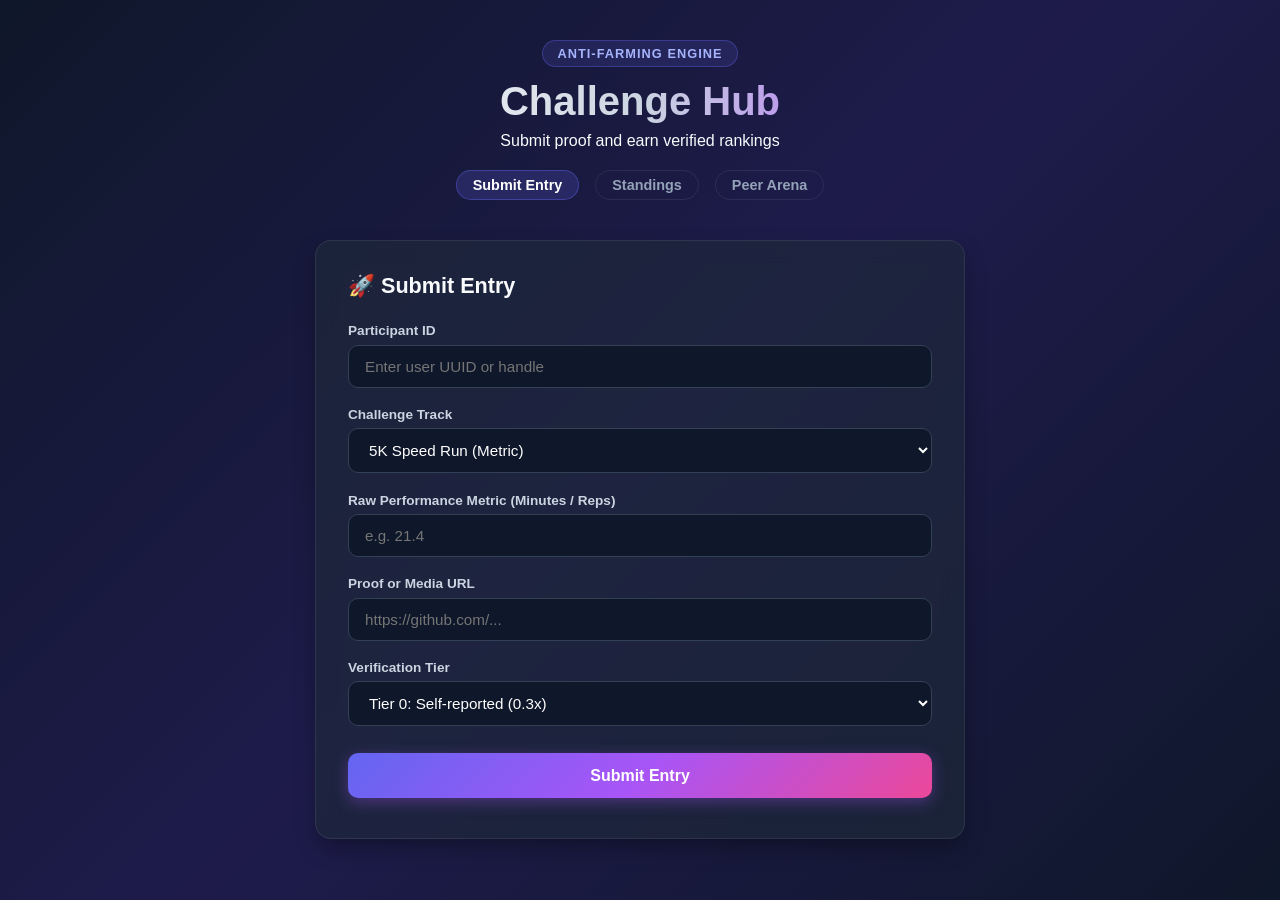
==== commit e2347462: "Revise index.html for challenge submission interface Updated the title and header content, modified " ====
--- a/frontend/index.html
+++ b/frontend/index.html
@@ -3,7 +3,7 @@
 <head>
   <meta charset="UTF-8" />
   <meta name="viewport" content="width=device-width, initial-scale=1.0" />
-  <title>Community Challenge Platform</title>
+  <title>Submit Entry - Challenge Platform</title>
   <style>
     :root {
       --bg-gradient: linear-gradient(135deg, #0f172a 0%, #1e1b4b 50%, #0f172a 100%);
@@ -15,17 +15,10 @@
       --text-muted: #94a3b8;
       --input-bg: #0f172a;
       --input-border: #334155;
-      --tier-gold: linear-gradient(135deg, #f59e0b, #d97706);
-      --tier-blue: linear-gradient(135deg, #06b6d4, #0284c7);
-      --tier-green: linear-gradient(135deg, #10b981, #059669);
       --radius: 16px;
     }
 
-    *, *::before, *::after {
-      box-sizing: border-box;
-      margin: 0;
-      padding: 0;
-    }
+    *, *::before, *::after { box-sizing: border-box; margin: 0; padding: 0; }
 
     body {
       font-family: -apple-system, BlinkMacSystemFont, "Segoe UI", Roboto, sans-serif;
@@ -35,16 +28,9 @@
       padding: 2.5rem 1.5rem;
     }
 
-    .container {
-      max-width: 1200px;
-      margin: 0 auto;
-    }
-
-    /* --- Hero Header --- */
-    header {
-      text-align: center;
-      margin-bottom: 3rem;
-    }
+    .container { max-width: 650px; margin: 0 auto; }
+
+    header { text-align: center; margin-bottom: 2.5rem; }
 
     .hero-tag {
       display: inline-block;
@@ -61,74 +47,53 @@
     }
 
     header h1 {
-      font-size: 2.75rem;
+      font-size: 2.5rem;
       font-weight: 800;
-      letter-spacing: -0.03em;
       background: linear-gradient(to right, #ffffff, #cbd5e1, #a855f7);
       -webkit-background-clip: text;
       -webkit-text-fill-color: transparent;
       margin-bottom: 0.5rem;
     }
 
-    header p {
+    /* Shared Navigation Bar */
+    .nav-bar {
+      display: flex;
+      justify-content: center;
+      gap: 1rem;
+      margin-top: 1.25rem;
+    }
+
+    .nav-link {
       color: var(--text-muted);
-      font-size: 1.1rem;
-    }
-
-    /* --- Side-by-Side Responsive Grid --- */
-    .dashboard-grid {
-      display: grid;
-      grid-template-columns: 1.1fr 1.3fr;
-      gap: 2rem;
-      align-items: start;
-    }
-
-    @media (max-width: 900px) {
-      .dashboard-grid {
-        grid-template-columns: 1fr;
-      }
-    }
-
-    /* --- Glassmorphism Cards --- */
+      text-decoration: none;
+      font-size: 0.9rem;
+      font-weight: 600;
+      padding: 0.4rem 1rem;
+      border-radius: 9999px;
+      border: 1px solid var(--surface-border);
+      transition: all 0.2s ease;
+    }
+
+    .nav-link:hover, .nav-link.active {
+      color: #fff;
+      background: rgba(99, 102, 241, 0.2);
+      border-color: rgba(99, 102, 241, 0.4);
+    }
+
     .card {
       background: var(--surface);
       backdrop-filter: blur(12px);
-      -webkit-backdrop-filter: blur(12px);
       border: 1px solid var(--surface-border);
       border-radius: var(--radius);
       padding: 2rem;
-      box-shadow: 0 10px 25px -5px rgba(0, 0, 0, 0.4), 0 8px 10px -6px rgba(0, 0, 0, 0.2);
-    }
-
-    .card h2 {
-      font-size: 1.35rem;
-      font-weight: 700;
-      margin-bottom: 1.5rem;
-      color: #fff;
-      display: flex;
-      align-items: center;
-      gap: 0.5rem;
-    }
-
-    /* --- Modern Form Inputs --- */
-    form {
-      display: flex;
-      flex-direction: column;
-      gap: 1.2rem;
-    }
-
-    .form-group {
-      display: flex;
-      flex-direction: column;
-      gap: 0.4rem;
-    }
-
-    label {
-      font-size: 0.85rem;
-      font-weight: 600;
-      color: #cbd5e1;
-      letter-spacing: 0.02em;
-    }
+      box-shadow: 0 10px 25px -5px rgba(0, 0, 0, 0.4);
+    }
+
+    .card h2 { font-size: 1.35rem; font-weight: 700; margin-bottom: 1.5rem; }
+
+    form { display: flex; flex-direction: column; gap: 1.2rem; }
+    .form-group { display: flex; flex-direction: column; gap: 0.4rem; }
+    label { font-size: 0.85rem; font-weight: 600; color: #cbd5e1; }
 
     input, select {
       width: 100%;
@@ -145,11 +110,6 @@
     input:focus, select:focus {
       border-color: #818cf8;
       box-shadow: 0 0 0 3px rgba(129, 140, 248, 0.25);
-    }
-
-    select option {
-      background-color: #0f172a;
-      color: #fff;
     }
 
     button {
@@ -169,12 +129,7 @@
 
     button:hover {
       background: var(--accent-hover);
-      box-shadow: 0 6px 20px rgba(168, 85, 247, 0.5);
       transform: translateY(-1px);
-    }
-
-    button:active {
-      transform: translateY(0);
     }
 
     #submissionStatus {
@@ -183,80 +138,22 @@
       margin-top: 0.5rem;
       color: #4ade80;
     }
-
-    /* --- Leaderboard Table --- */
-    .table-wrapper {
-      width: 100%;
-      overflow-x: auto;
-      border-radius: 10px;
-      border: 1px solid var(--surface-border);
-      margin-top: 1rem;
-    }
-
-    table {
-      width: 100%;
-      border-collapse: collapse;
-      text-align: left;
-      font-size: 0.92rem;
-    }
-
-    th {
-      background: rgba(15, 23, 42, 0.8);
-      color: #94a3b8;
-      font-weight: 700;
-      text-transform: uppercase;
-      font-size: 0.75rem;
-      letter-spacing: 0.05em;
-      padding: 0.85rem 1rem;
-      border-bottom: 1px solid var(--surface-border);
-    }
-
-    td {
-      padding: 1rem;
-      border-bottom: 1px solid var(--surface-border);
-      color: #e2e8f0;
-    }
-
-    tr:last-child td {
-      border-bottom: none;
-    }
-
-    tr:hover td {
-      background: rgba(255, 255, 255, 0.03);
-    }
-
-    /* Rank Highlighting */
-    .rank-cell {
-      font-weight: 800;
-      color: #a855f7;
-    }
-
-    /* Vibrant Tier Badges */
-    .badge {
-      display: inline-block;
-      padding: 0.25rem 0.65rem;
-      border-radius: 9999px;
-      font-size: 0.75rem;
-      font-weight: 700;
-      color: #fff;
-    }
-
-    .badge-moderator { background: var(--tier-gold); }
-    .badge-peer { background: var(--tier-blue); }
-    .badge-self { background: #475569; }
   </style>
 </head>
 <body>
   <div class="container">
-
     <header>
       <span class="hero-tag">Anti-Farming Engine</span>
-      <h1>Community Challenge Platform</h1>
-      <p>Decentralized, reputation-weighted competition and verification hub</p>
+      <h1>Challenge Hub</h1>
+      <p>Submit proof and earn verified rankings</p>
+      <nav class="nav-bar">
+        <a href="index.html" class="nav-link active">Submit Entry</a>
+        <a href="leaderboard.html" class="nav-link">Standings</a>
+        <a href="arena.html" class="nav-link">Peer Arena</a>
+      </nav>
     </header>
 
-    <main class="dashboard-grid">
-      <!-- Section 1: Submit Entry Form -->
+    <main>
       <section class="card">
         <h2>🚀 Submit Entry</h2>
         <form id="submission-form">
@@ -299,37 +196,7 @@
         </form>
         <p id="submissionStatus"></p>
       </section>
-
-      <!-- Section 2: Leaderboard with Tier Filter -->
-      <section class="card">
-        <h2>🏆 Real-time Standings</h2>
-        <div class="form-group">
-          <label for="filterTier">Filter By Trust Level:</label>
-          <select id="filterTier" onchange="loadLeaderboard()">
-            <option value="0">Show All Entries (Tier 0+)</option>
-            <option value="2">Peer Verified & Up (Tier 2+)</option>
-            <option value="4">Moderator Certified (Tier 4)</option>
-          </select>
-        </div>
-
-        <div class="table-wrapper">
-          <table>
-            <thead>
-              <tr>
-                <th>#</th>
-                <th>Participant</th>
-                <th>Percentile Rank</th>
-                <th>Verification</th>
-              </tr>
-            </thead>
-            <tbody id="leaderboardBody">
-              <!-- Dynamically populated -->
-            </tbody>
-          </table>
-        </div>
-      </section>
     </main>
-
   </div>
 
   <script>
@@ -360,54 +227,12 @@
           body: JSON.stringify(payload)
         });
         if (res.ok) {
-          document.getElementById("submissionStatus").textContent = "Entry saved! Leaderboard recalculated.";
-          loadLeaderboard();
+          document.getElementById("submissionStatus").textContent = "Entry saved! Go to Standings to see your rank.";
         }
       } catch (err) {
         document.getElementById("submissionStatus").textContent = "Mock submit successful (Offline Demo Mode)";
       }
     });
-
-    async function loadLeaderboard() {
-      const minTier = parseInt(document.getElementById("filterTier").value, 10);
-      const tbody = document.getElementById("leaderboardBody");
-      tbody.innerHTML = "<tr><td colspan='4' style='text-align:center;'>Loading scores...</td></tr>";
-
-      try {
-        const res = await fetch(`${API_BASE}/challenges/${challengeSelect.value}/leaderboard?min_tier=${minTier}`);
-        const data = await res.json();
-        renderTable(data);
-      } catch (err) {
-        // Fallback demo mock data demonstrating score percentiles & anti-gaming tiers
-        const sampleData = [
-          { user: "dev_satoshi", score: "99.2%", tier: 4, label: "Moderator" },
-          { user: "quantum_coder", score: "88.5%", tier: 2, label: "Peer Verified" },
-          { user: "pixel_hunter", score: "64.1%", tier: 2, label: "Peer Verified" },
-          { user: "newbie_farmer", score: "42.0%", tier: 0, label: "Self Reported" }
-        ];
-        renderTable(sampleData.filter(item => item.tier >= minTier));
-      }
-    }
-
-    function renderTable(rows) {
-      const tbody = document.getElementById("leaderboardBody");
-      tbody.innerHTML = rows.map((r, i) => {
-        let badgeClass = "badge-self";
-        if (r.tier >= 4) badgeClass = "badge-moderator";
-        else if (r.tier >= 2) badgeClass = "badge-peer";
-
-        return `
-          <tr>
-            <td class="rank-cell">0${i + 1}</td>
-            <td style="font-weight:600;">${r.user}</td>
-            <td><strong style="color:#38bdf8;">${r.score}</strong></td>
-            <td><span class="badge ${badgeClass}">${r.label}</span></td>
-          </tr>
-        `;
-      }).join('');
-    }
-
-    loadLeaderboard();
   </script>
 </body>
 </html>
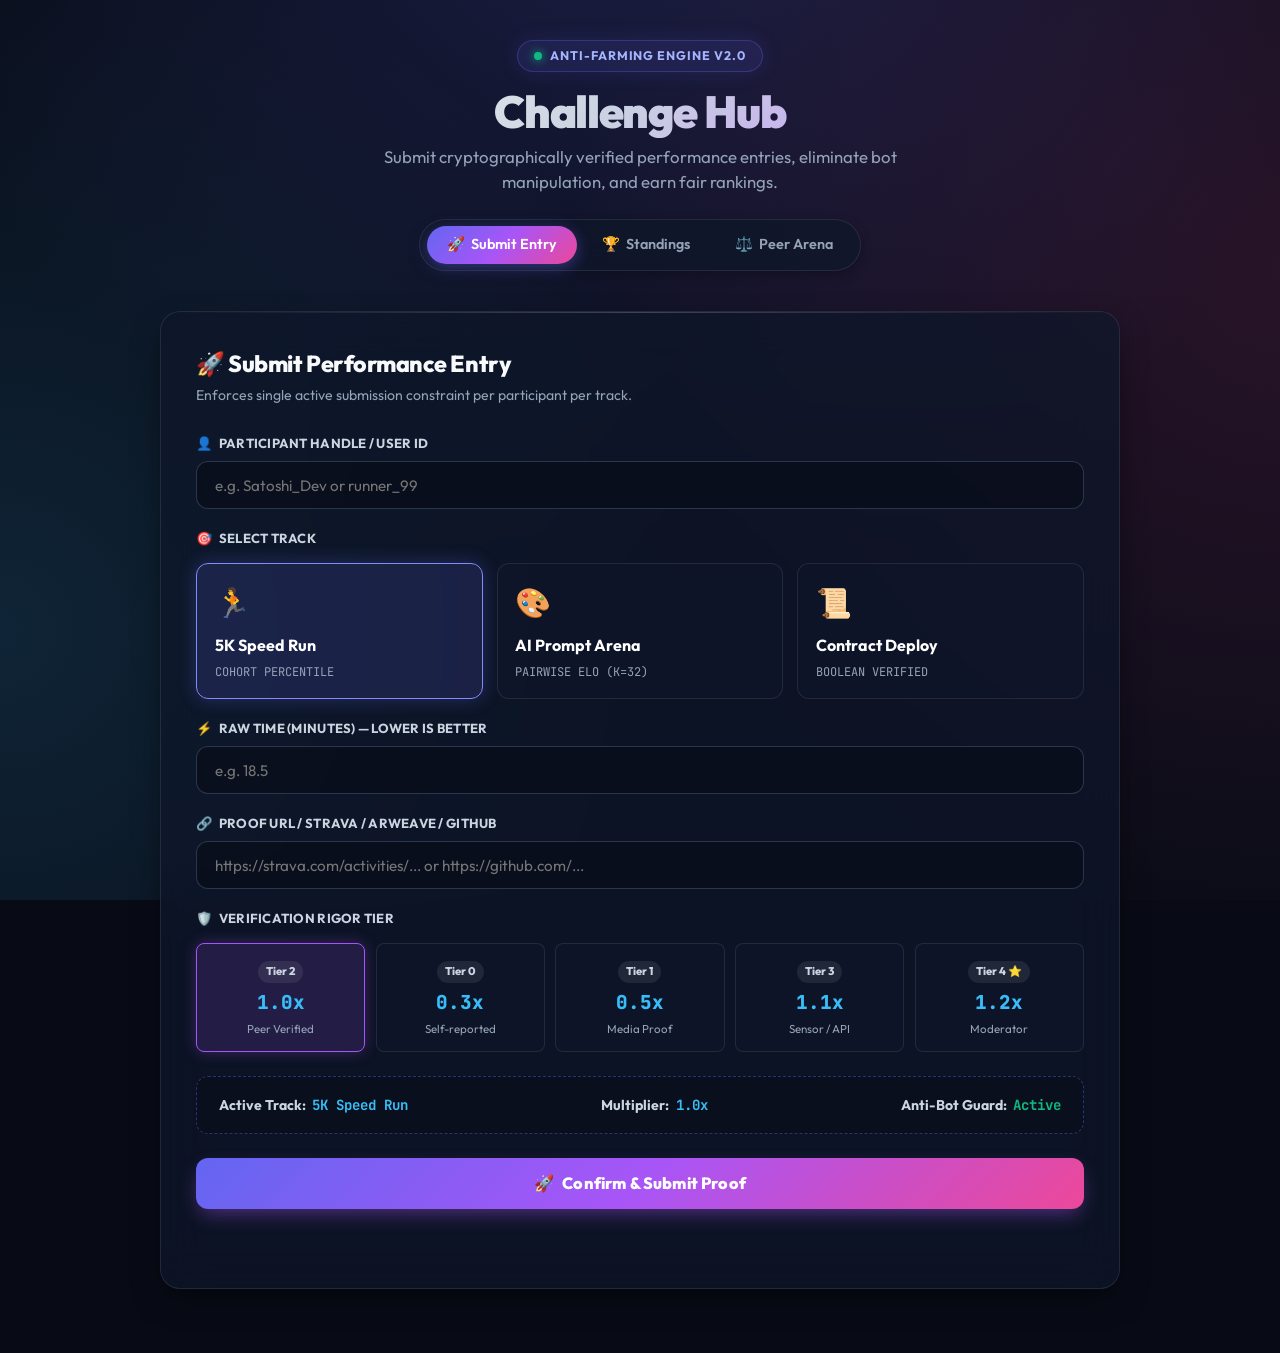
==== commit 60891b04: "style: overhaul frontend UI with neo-tech glassmorphism, podium, and interactive controls" ====
--- a/frontend/index.html
+++ b/frontend/index.html
@@ -3,234 +3,340 @@
 <head>
   <meta charset="UTF-8" />
   <meta name="viewport" content="width=device-width, initial-scale=1.0" />
-  <title>Submit Entry - Challenge Platform</title>
+  <title>Submit Entry - Community Challenge Hub</title>
+  <link rel="stylesheet" href="style.css" />
   <style>
-    :root {
-      --bg-gradient: linear-gradient(135deg, #0f172a 0%, #1e1b4b 50%, #0f172a 100%);
-      --surface: rgba(30, 41, 59, 0.7);
-      --surface-border: rgba(255, 255, 255, 0.08);
-      --accent-gradient: linear-gradient(135deg, #6366f1 0%, #a855f7 50%, #ec4899 100%);
-      --accent-hover: linear-gradient(135deg, #4f46e5 0%, #9333ea 50%, #db2777 100%);
-      --text-main: #f8fafc;
-      --text-muted: #94a3b8;
-      --input-bg: #0f172a;
-      --input-border: #334155;
-      --radius: 16px;
-    }
-
-    *, *::before, *::after { box-sizing: border-box; margin: 0; padding: 0; }
-
-    body {
-      font-family: -apple-system, BlinkMacSystemFont, "Segoe UI", Roboto, sans-serif;
-      background: var(--bg-gradient);
-      min-height: 100vh;
-      color: var(--text-main);
-      padding: 2.5rem 1.5rem;
-    }
-
-    .container { max-width: 650px; margin: 0 auto; }
-
-    header { text-align: center; margin-bottom: 2.5rem; }
-
-    .hero-tag {
+    .track-grid {
+      display: grid;
+      grid-template-columns: repeat(auto-fit, minmax(180px, 1fr));
+      gap: 0.85rem;
+      margin-top: 0.4rem;
+    }
+
+    .track-card {
+      background: rgba(15, 23, 42, 0.6);
+      border: 1.5px solid var(--surface-border);
+      border-radius: var(--radius-md);
+      padding: 1.1rem;
+      cursor: pointer;
+      transition: all 0.25s ease;
+      display: flex;
+      flex-direction: column;
+      gap: 0.35rem;
+      text-align: left;
+    }
+
+    .track-card:hover {
+      border-color: rgba(99, 102, 241, 0.5);
+      background: rgba(30, 41, 59, 0.7);
+      transform: translateY(-2px);
+    }
+
+    .track-card.active {
+      border-color: #818cf8;
+      background: rgba(99, 102, 241, 0.15);
+      box-shadow: 0 0 18px rgba(99, 102, 241, 0.3);
+    }
+
+    .track-icon {
+      font-size: 1.8rem;
+      margin-bottom: 0.2rem;
+    }
+
+    .track-name {
+      font-weight: 700;
+      font-size: 1rem;
+      color: #fff;
+    }
+
+    .track-type {
+      font-size: 0.75rem;
+      color: var(--text-muted);
+      font-family: var(--font-mono);
+      text-transform: uppercase;
+    }
+
+    .tier-grid {
+      display: grid;
+      grid-template-columns: repeat(auto-fit, minmax(120px, 1fr));
+      gap: 0.65rem;
+      margin-top: 0.4rem;
+    }
+
+    .tier-card {
+      background: rgba(15, 23, 42, 0.6);
+      border: 1px solid var(--surface-border);
+      border-radius: var(--radius-sm);
+      padding: 0.85rem 0.5rem;
+      cursor: pointer;
+      text-align: center;
+      transition: all 0.2s ease;
+    }
+
+    .tier-card:hover {
+      border-color: rgba(255, 255, 255, 0.2);
+      transform: translateY(-1px);
+    }
+
+    .tier-card.active {
+      border-color: #a855f7;
+      background: rgba(168, 85, 247, 0.15);
+      box-shadow: 0 0 15px rgba(168, 85, 247, 0.3);
+    }
+
+    .tier-badge {
+      font-size: 0.7rem;
+      font-weight: 800;
+      padding: 0.15rem 0.5rem;
+      border-radius: 9999px;
       display: inline-block;
-      padding: 0.3rem 0.9rem;
-      border-radius: 9999px;
-      font-size: 0.8rem;
+      margin-bottom: 0.35rem;
+      background: rgba(255, 255, 255, 0.08);
+      color: #cbd5e1;
+    }
+
+    .tier-mult {
+      font-weight: 800;
+      font-size: 1.2rem;
+      color: #38bdf8;
+      font-family: var(--font-mono);
+    }
+
+    .tier-desc {
+      font-size: 0.72rem;
+      color: var(--text-muted);
+      margin-top: 0.2rem;
+    }
+
+    .preview-banner {
+      margin-top: 1.5rem;
+      padding: 1.1rem 1.35rem;
+      background: rgba(10, 15, 29, 0.75);
+      border: 1px dashed rgba(99, 102, 241, 0.4);
+      border-radius: var(--radius-md);
+      display: flex;
+      justify-content: space-between;
+      align-items: center;
+      font-size: 0.88rem;
+      flex-wrap: wrap;
+      gap: 0.75rem;
+    }
+
+    .preview-pill {
+      display: inline-flex;
+      align-items: center;
+      gap: 0.4rem;
       font-weight: 700;
-      letter-spacing: 0.08em;
-      text-transform: uppercase;
-      background: rgba(99, 102, 241, 0.15);
-      border: 1px solid rgba(99, 102, 241, 0.35);
-      color: #a5b4fc;
-      margin-bottom: 0.75rem;
-    }
-
-    header h1 {
-      font-size: 2.5rem;
-      font-weight: 800;
-      background: linear-gradient(to right, #ffffff, #cbd5e1, #a855f7);
-      -webkit-background-clip: text;
-      -webkit-text-fill-color: transparent;
-      margin-bottom: 0.5rem;
-    }
-
-    /* Shared Navigation Bar */
-    .nav-bar {
-      display: flex;
-      justify-content: center;
-      gap: 1rem;
+      color: #cbd5e1;
+    }
+
+    .preview-pill span {
+      color: #38bdf8;
+      font-family: var(--font-mono);
+    }
+
+    #submissionStatus {
       margin-top: 1.25rem;
-    }
-
-    .nav-link {
-      color: var(--text-muted);
-      text-decoration: none;
-      font-size: 0.9rem;
-      font-weight: 600;
-      padding: 0.4rem 1rem;
-      border-radius: 9999px;
-      border: 1px solid var(--surface-border);
-      transition: all 0.2s ease;
-    }
-
-    .nav-link:hover, .nav-link.active {
-      color: #fff;
-      background: rgba(99, 102, 241, 0.2);
-      border-color: rgba(99, 102, 241, 0.4);
-    }
-
-    .card {
-      background: var(--surface);
-      backdrop-filter: blur(12px);
-      border: 1px solid var(--surface-border);
-      border-radius: var(--radius);
-      padding: 2rem;
-      box-shadow: 0 10px 25px -5px rgba(0, 0, 0, 0.4);
-    }
-
-    .card h2 { font-size: 1.35rem; font-weight: 700; margin-bottom: 1.5rem; }
-
-    form { display: flex; flex-direction: column; gap: 1.2rem; }
-    .form-group { display: flex; flex-direction: column; gap: 0.4rem; }
-    label { font-size: 0.85rem; font-weight: 600; color: #cbd5e1; }
-
-    input, select {
-      width: 100%;
-      padding: 0.75rem 1rem;
       font-size: 0.95rem;
-      color: #fff;
-      background-color: var(--input-bg);
-      border: 1px solid var(--input-border);
-      border-radius: 10px;
-      outline: none;
-      transition: all 0.2s ease;
-    }
-
-    input:focus, select:focus {
-      border-color: #818cf8;
-      box-shadow: 0 0 0 3px rgba(129, 140, 248, 0.25);
-    }
-
-    button {
-      width: 100%;
-      padding: 0.85rem 1.5rem;
-      font-size: 1rem;
       font-weight: 700;
-      color: #ffffff;
-      background: var(--accent-gradient);
-      border: none;
-      border-radius: 10px;
-      cursor: pointer;
-      margin-top: 0.5rem;
-      box-shadow: 0 4px 15px rgba(168, 85, 247, 0.35);
-      transition: all 0.2s ease;
-    }
-
-    button:hover {
-      background: var(--accent-hover);
-      transform: translateY(-1px);
-    }
-
-    #submissionStatus {
-      font-size: 0.875rem;
-      font-weight: 600;
-      margin-top: 0.5rem;
-      color: #4ade80;
+      text-align: center;
+      min-height: 1.5rem;
+      transition: all 0.3s ease;
     }
   </style>
 </head>
 <body>
-  <div class="container">
+  <div class="container animate-fade">
     <header>
-      <span class="hero-tag">Anti-Farming Engine</span>
+      <div class="brand-badge">
+        <span class="pulse-dot"></span>
+        <span>Anti-Farming Engine v2.0</span>
+      </div>
       <h1>Challenge Hub</h1>
-      <p>Submit proof and earn verified rankings</p>
+      <p>Submit cryptographically verified performance entries, eliminate bot manipulation, and earn fair rankings.</p>
+      
       <nav class="nav-bar">
-        <a href="index.html" class="nav-link active">Submit Entry</a>
-        <a href="leaderboard.html" class="nav-link">Standings</a>
-        <a href="arena.html" class="nav-link">Peer Arena</a>
+        <a href="index.html" class="nav-link active">
+          <span>🚀</span> Submit Entry
+        </a>
+        <a href="leaderboard.html" class="nav-link">
+          <span>🏆</span> Standings
+        </a>
+        <a href="arena.html" class="nav-link">
+          <span>⚖️</span> Peer Arena
+        </a>
       </nav>
     </header>
 
     <main>
       <section class="card">
-        <h2>🚀 Submit Entry</h2>
+        <div class="card-header">
+          <div>
+            <h2 class="card-title">🚀 Submit Performance Entry</h2>
+            <p style="color: var(--text-muted); font-size: 0.88rem; margin-top: 0.2rem;">
+              Enforces single active submission constraint per participant per track.
+            </p>
+          </div>
+        </div>
+
         <form id="submission-form">
           <div class="form-group">
-            <label for="userId">Participant ID</label>
-            <input type="text" id="userId" placeholder="Enter user UUID or handle" required />
+            <label for="userId">
+              <span>👤</span> Participant Handle / User ID
+            </label>
+            <input type="text" id="userId" placeholder="e.g. Satoshi_Dev or runner_99" required />
           </div>
 
           <div class="form-group">
-            <label for="challengeSelect">Challenge Track</label>
-            <select id="challengeSelect">
-              <option value="5k-run" data-type="metric">5K Speed Run (Metric)</option>
-              <option value="photo-contest" data-type="subjective">AI Prompt Arena (Pairwise Elo)</option>
-              <option value="book-reading" data-type="boolean">Deploy Contract (Boolean Completion)</option>
-            </select>
+            <label><span>🎯</span> Select Track</label>
+            <div class="track-grid">
+              <div class="track-card active" data-value="5k-run" data-type="metric">
+                <div class="track-icon">🏃</div>
+                <div class="track-name">5K Speed Run</div>
+                <div class="track-type">Cohort Percentile</div>
+              </div>
+
+              <div class="track-card" data-value="photo-contest" data-type="subjective">
+                <div class="track-icon">🎨</div>
+                <div class="track-name">AI Prompt Arena</div>
+                <div class="track-type">Pairwise Elo (K=32)</div>
+              </div>
+
+              <div class="track-card" data-value="book-reading" data-type="boolean">
+                <div class="track-icon">📜</div>
+                <div class="track-name">Contract Deploy</div>
+                <div class="track-type">Boolean Verified</div>
+              </div>
+            </div>
+            <input type="hidden" id="challengeId" value="5k-run" />
           </div>
 
           <div id="dynamicMetricField" class="form-group">
-            <label for="metricInput">Raw Performance Metric (Minutes / Reps)</label>
-            <input type="number" id="metricInput" step="any" placeholder="e.g. 21.4" />
+            <label for="metricInput" id="metricLabel">
+              <span>⚡</span> Raw Time (Minutes) — Lower is Better
+            </label>
+            <input type="number" id="metricInput" step="any" placeholder="e.g. 18.5" required />
           </div>
 
           <div class="form-group">
-            <label for="evidenceUrl">Proof or Media URL</label>
-            <input type="url" id="evidenceUrl" placeholder="https://github.com/..." required />
+            <label for="evidenceUrl">
+              <span>🔗</span> Proof URL / Strava / Arweave / GitHub
+            </label>
+            <input type="url" id="evidenceUrl" placeholder="https://strava.com/activities/... or https://github.com/..." required />
           </div>
 
           <div class="form-group">
-            <label for="verificationTier">Verification Tier</label>
-            <select id="verificationTier">
-              <option value="0">Tier 0: Self-reported (0.3x)</option>
-              <option value="1">Tier 1: Evidence Attached (0.5x)</option>
-              <option value="2">Tier 2: Peer-verified (1.0x)</option>
-              <option value="3">Tier 3: Sensor / API Verified (1.1x)</option>
-              <option value="4">Tier 4: Moderator Verified (1.2x)</option>
-            </select>
-          </div>
-
-          <button type="submit">Submit Entry</button>
+            <label><span>🛡️</span> Verification Rigor Tier</label>
+            <div class="tier-grid">
+              <div class="tier-card active" data-tier="2">
+                <div class="tier-badge">Tier 2</div>
+                <div class="tier-mult">1.0x</div>
+                <div class="tier-desc">Peer Verified</div>
+              </div>
+              <div class="tier-card" data-tier="0">
+                <div class="tier-badge">Tier 0</div>
+                <div class="tier-mult">0.3x</div>
+                <div class="tier-desc">Self-reported</div>
+              </div>
+              <div class="tier-card" data-tier="1">
+                <div class="tier-badge">Tier 1</div>
+                <div class="tier-mult">0.5x</div>
+                <div class="tier-desc">Media Proof</div>
+              </div>
+              <div class="tier-card" data-tier="3">
+                <div class="tier-badge">Tier 3</div>
+                <div class="tier-mult">1.1x</div>
+                <div class="tier-desc">Sensor / API</div>
+              </div>
+              <div class="tier-card" data-tier="4">
+                <div class="tier-badge">Tier 4 ⭐</div>
+                <div class="tier-mult">1.2x</div>
+                <div class="tier-desc">Moderator</div>
+              </div>
+            </div>
+            <input type="hidden" id="verificationTier" value="2" />
+          </div>
+
+          <div class="preview-banner">
+            <div class="preview-pill">Active Track: <span id="summaryTrack">5K Speed Run</span></div>
+            <div class="preview-pill">Multiplier: <span id="summaryMult">1.0x</span></div>
+            <div class="preview-pill">Anti-Bot Guard: <span style="color: #10b981;">Active</span></div>
+          </div>
+
+          <button type="submit" class="btn-primary" style="margin-top: 1.5rem;">
+            <span>🚀</span> Confirm & Submit Proof
+          </button>
         </form>
+
         <p id="submissionStatus"></p>
       </section>
     </main>
   </div>
 
+  <script src="api.js"></script>
   <script>
-    const API_BASE = "http://localhost:8080/api";
-
-    const challengeSelect = document.getElementById("challengeSelect");
-    const dynamicMetricField = document.getElementById("dynamicMetricField");
-
-    challengeSelect.addEventListener("change", (e) => {
-      const selectedType = e.target.selectedOptions[0].dataset.type;
-      dynamicMetricField.style.display = (selectedType === "metric") ? "flex" : "none";
+    const challengeInput = document.getElementById("challengeId");
+    const tierInput = document.getElementById("verificationTier");
+    const metricField = document.getElementById("dynamicMetricField");
+    const metricInput = document.getElementById("metricInput");
+    const metricLabel = document.getElementById("metricLabel");
+    const summaryTrack = document.getElementById("summaryTrack");
+    const summaryMult = document.getElementById("summaryMult");
+
+    document.querySelectorAll(".track-card").forEach(card => {
+      card.addEventListener("click", () => {
+        document.querySelectorAll(".track-card").forEach(c => c.classList.remove("active"));
+        card.classList.add("active");
+
+        const val = card.dataset.value;
+        const type = card.dataset.type;
+        challengeInput.value = val;
+        summaryTrack.textContent = card.querySelector(".track-name").textContent;
+
+        if (type === "metric") {
+          metricField.style.display = "flex";
+          metricInput.required = true;
+          metricLabel.innerHTML = `<span>⚡</span> Raw Time (Minutes) — Lower is Better`;
+        } else {
+          metricField.style.display = "none";
+          metricInput.required = false;
+        }
+      });
+    });
+
+    const multipliers = { "0": "0.3x", "1": "0.5x", "2": "1.0x", "3": "1.1x", "4": "1.2x" };
+    document.querySelectorAll(".tier-card").forEach(card => {
+      card.addEventListener("click", () => {
+        document.querySelectorAll(".tier-card").forEach(c => c.classList.remove("active"));
+        card.classList.add("active");
+
+        const tier = card.dataset.tier;
+        tierInput.value = tier;
+        summaryMult.textContent = multipliers[tier] || "1.0x";
+      });
     });
 
     document.getElementById("submission-form").addEventListener("submit", async (e) => {
       e.preventDefault();
+      const statusEl = document.getElementById("submissionStatus");
+      statusEl.style.color = "#a5b4fc";
+      statusEl.innerHTML = "⏳ Computing cohort percentile & recording proof...";
+
       const payload = {
-        userId: document.getElementById("userId").value,
-        challengeId: challengeSelect.value,
-        rawMetric: parseFloat(document.getElementById("metricInput").value) || null,
-        contentUrl: document.getElementById("evidenceUrl").value,
-        verificationTier: parseInt(document.getElementById("verificationTier").value, 10)
+        userId: document.getElementById("userId").value.trim(),
+        challengeId: challengeInput.value,
+        rawMetric: metricField.style.display !== "none" && metricInput.value ? parseFloat(metricInput.value) : null,
+        contentUrl: document.getElementById("evidenceUrl").value.trim(),
+        verificationTier: parseInt(tierInput.value, 10)
       };
 
       try {
-        const res = await fetch(`${API_BASE}/submissions`, {
-          method: "POST",
-          headers: { "Content-Type": "application/json" },
-          body: JSON.stringify(payload)
-        });
-        if (res.ok) {
-          document.getElementById("submissionStatus").textContent = "Entry saved! Go to Standings to see your rank.";
-        }
+        await window.API.createSubmission(payload);
+        statusEl.style.color = "#4ade80";
+        statusEl.innerHTML = `✓ Entry for <strong>${payload.userId}</strong> recorded! <a href="leaderboard.html" style="color: #38bdf8; text-decoration: underline; margin-left: 0.5rem; font-weight: 700;">View in Standings →</a>`;
       } catch (err) {
-        document.getElementById("submissionStatus").textContent = "Mock submit successful (Offline Demo Mode)";
+        statusEl.style.color = "#f87171";
+        statusEl.textContent = "Error saving entry: " + err.message;
       }
     });
   </script>
--- a/frontend/style.css
+++ b/frontend/style.css
@@ -0,0 +1,333 @@
+/* C5 Platform - Modern Neo-Tech UI System */
+@import url('https://fonts.googleapis.com/css2?family=Outfit:wght@400;500;600;700;800;900&family=JetBrains+Mono:wght@500;700&display=swap');
+
+:root {
+  --font-main: 'Outfit', -apple-system, BlinkMacSystemFont, 'Segoe UI', Roboto, sans-serif;
+  --font-mono: 'JetBrains Mono', monospace;
+
+  --bg-dark: #070913;
+  --bg-gradient: radial-gradient(circle at 50% -20%, rgba(99, 102, 241, 0.22), transparent 60%),
+                 radial-gradient(circle at 100% 30%, rgba(236, 72, 153, 0.14), transparent 50%),
+                 radial-gradient(circle at 0% 70%, rgba(56, 189, 248, 0.14), transparent 50%),
+                 #080b16;
+
+  --surface-1: rgba(15, 23, 42, 0.72);
+  --surface-2: rgba(30, 41, 59, 0.65);
+  --surface-hover: rgba(30, 41, 59, 0.9);
+  --surface-border: rgba(255, 255, 255, 0.09);
+  --surface-border-bright: rgba(255, 255, 255, 0.2);
+
+  --primary: #6366f1;
+  --primary-light: #818cf8;
+  --accent-pink: #ec4899;
+  --accent-cyan: #38bdf8;
+  --accent-green: #10b981;
+  --accent-gold: #f59e0b;
+
+  --grad-primary: linear-gradient(135deg, #6366f1 0%, #a855f7 50%, #ec4899 100%);
+  --grad-primary-hover: linear-gradient(135deg, #4f46e5 0%, #9333ea 50%, #db2777 100%);
+  --grad-cyan: linear-gradient(135deg, #06b6d4, #3b82f6);
+  --grad-gold: linear-gradient(135deg, #f59e0b, #d97706);
+
+  --text-main: #f8fafc;
+  --text-muted: #94a3b8;
+  --text-subtle: #64748b;
+
+  --radius-lg: 20px;
+  --radius-md: 12px;
+  --radius-sm: 8px;
+  --radius-pill: 9999px;
+
+  --shadow-sm: 0 4px 12px rgba(0, 0, 0, 0.25);
+  --shadow-md: 0 12px 30px -5px rgba(0, 0, 0, 0.5);
+  --shadow-glow: 0 0 25px rgba(99, 102, 241, 0.35);
+}
+
+*, *::before, *::after {
+  box-sizing: border-box;
+  margin: 0;
+  padding: 0;
+}
+
+body {
+  font-family: var(--font-main);
+  background: var(--bg-gradient);
+  background-attachment: fixed;
+  min-height: 100vh;
+  color: var(--text-main);
+  padding: 2.5rem 1.25rem 4rem;
+  line-height: 1.5;
+  -webkit-font-smoothing: antialiased;
+}
+
+.container {
+  position: relative;
+  z-index: 1;
+  max-width: 960px;
+  margin: 0 auto;
+}
+
+header {
+  text-align: center;
+  margin-bottom: 2.5rem;
+}
+
+.brand-badge {
+  display: inline-flex;
+  align-items: center;
+  gap: 0.5rem;
+  padding: 0.35rem 0.95rem;
+  border-radius: var(--radius-pill);
+  font-size: 0.78rem;
+  font-weight: 700;
+  letter-spacing: 0.08em;
+  text-transform: uppercase;
+  background: rgba(99, 102, 241, 0.12);
+  border: 1px solid rgba(99, 102, 241, 0.3);
+  color: #a5b4fc;
+  box-shadow: 0 0 20px rgba(99, 102, 241, 0.15);
+  margin-bottom: 0.9rem;
+}
+
+.pulse-dot {
+  width: 8px;
+  height: 8px;
+  border-radius: 50%;
+  background: #10b981;
+  box-shadow: 0 0 10px #10b981;
+  animation: pulseAnim 2s infinite;
+}
+
+@keyframes pulseAnim {
+  0% { transform: scale(0.9); opacity: 0.8; }
+  50% { transform: scale(1.3); opacity: 1; box-shadow: 0 0 14px #10b981; }
+  100% { transform: scale(0.9); opacity: 0.8; }
+}
+
+header h1 {
+  font-size: 2.8rem;
+  font-weight: 900;
+  letter-spacing: -0.03em;
+  line-height: 1.15;
+  background: linear-gradient(135deg, #ffffff 0%, #cbd5e1 45%, #c084fc 100%);
+  -webkit-background-clip: text;
+  -webkit-text-fill-color: transparent;
+  margin-bottom: 0.4rem;
+}
+
+header p {
+  color: var(--text-muted);
+  font-size: 1.05rem;
+  max-width: 540px;
+  margin: 0 auto;
+}
+
+.nav-bar {
+  display: inline-flex;
+  background: rgba(15, 23, 42, 0.8);
+  backdrop-filter: blur(16px);
+  -webkit-backdrop-filter: blur(16px);
+  padding: 0.4rem;
+  border-radius: var(--radius-pill);
+  border: 1px solid var(--surface-border);
+  box-shadow: var(--shadow-sm);
+  margin-top: 1.5rem;
+  gap: 0.3rem;
+}
+
+.nav-link {
+  color: var(--text-muted);
+  text-decoration: none;
+  font-size: 0.9rem;
+  font-weight: 600;
+  padding: 0.5rem 1.25rem;
+  border-radius: var(--radius-pill);
+  transition: all 0.25s cubic-bezier(0.16, 1, 0.3, 1);
+  display: flex;
+  align-items: center;
+  gap: 0.4rem;
+}
+
+.nav-link:hover {
+  color: #fff;
+  background: rgba(255, 255, 255, 0.06);
+}
+
+.nav-link.active {
+  color: #ffffff;
+  background: var(--grad-primary);
+  box-shadow: 0 4px 15px rgba(99, 102, 241, 0.4);
+}
+
+.card {
+  background: var(--surface-1);
+  backdrop-filter: blur(24px);
+  -webkit-backdrop-filter: blur(24px);
+  border: 1px solid var(--surface-border);
+  border-radius: var(--radius-lg);
+  padding: 2.2rem;
+  box-shadow: var(--shadow-md);
+  position: relative;
+  overflow: hidden;
+}
+
+.card::before {
+  content: '';
+  position: absolute;
+  top: 0;
+  left: 0;
+  right: 0;
+  height: 1px;
+  background: linear-gradient(90deg, transparent, rgba(255, 255, 255, 0.2), transparent);
+}
+
+.card-header {
+  display: flex;
+  justify-content: space-between;
+  align-items: center;
+  margin-bottom: 1.75rem;
+  flex-wrap: wrap;
+  gap: 1rem;
+}
+
+.card-title {
+  font-size: 1.45rem;
+  font-weight: 800;
+  letter-spacing: -0.02em;
+  display: flex;
+  align-items: center;
+  gap: 0.6rem;
+}
+
+.form-group {
+  display: flex;
+  flex-direction: column;
+  gap: 0.45rem;
+  margin-bottom: 1.25rem;
+}
+
+label {
+  font-size: 0.82rem;
+  font-weight: 700;
+  letter-spacing: 0.02em;
+  text-transform: uppercase;
+  color: #cbd5e1;
+  display: flex;
+  align-items: center;
+  gap: 0.4rem;
+}
+
+input, select {
+  width: 100%;
+  padding: 0.85rem 1.1rem;
+  font-size: 0.95rem;
+  font-family: inherit;
+  color: #fff;
+  background: rgba(10, 15, 29, 0.85);
+  border: 1px solid rgba(51, 65, 85, 0.8);
+  border-radius: var(--radius-md);
+  outline: none;
+  transition: all 0.2s ease;
+}
+
+input:focus, select:focus {
+  border-color: #818cf8;
+  background: rgba(15, 23, 42, 0.95);
+  box-shadow: 0 0 0 3px rgba(99, 102, 241, 0.25);
+}
+
+select option {
+  background: #0f172a;
+  color: #fff;
+}
+
+.btn-primary {
+  width: 100%;
+  padding: 0.95rem 1.75rem;
+  font-size: 1.02rem;
+  font-weight: 800;
+  font-family: inherit;
+  letter-spacing: 0.01em;
+  color: #ffffff;
+  background: var(--grad-primary);
+  border: none;
+  border-radius: var(--radius-md);
+  cursor: pointer;
+  box-shadow: 0 8px 20px -4px rgba(168, 85, 247, 0.45);
+  transition: all 0.25s cubic-bezier(0.16, 1, 0.3, 1);
+  display: inline-flex;
+  align-items: center;
+  justify-content: center;
+  gap: 0.5rem;
+}
+
+.btn-primary:hover {
+  background: var(--grad-primary-hover);
+  transform: translateY(-2px);
+  box-shadow: 0 12px 25px -4px rgba(168, 85, 247, 0.6);
+}
+
+.btn-primary:active {
+  transform: translateY(0);
+}
+
+.btn-secondary {
+  padding: 0.55rem 1.15rem;
+  background: rgba(255, 255, 255, 0.05);
+  border: 1px solid var(--surface-border);
+  color: var(--text-muted);
+  border-radius: var(--radius-sm);
+  cursor: pointer;
+  font-weight: 700;
+  font-size: 0.85rem;
+  font-family: inherit;
+  transition: all 0.2s ease;
+  display: inline-flex;
+  align-items: center;
+  gap: 0.4rem;
+}
+
+.btn-secondary:hover {
+  background: rgba(255, 255, 255, 0.1);
+  border-color: var(--surface-border-bright);
+  color: #fff;
+}
+
+.badge {
+  display: inline-flex;
+  align-items: center;
+  gap: 0.35rem;
+  padding: 0.28rem 0.75rem;
+  border-radius: var(--radius-pill);
+  font-size: 0.75rem;
+  font-weight: 700;
+  letter-spacing: 0.02em;
+  color: #fff;
+}
+
+.badge-moderator {
+  background: linear-gradient(135deg, rgba(245, 158, 11, 0.25), rgba(217, 119, 6, 0.35));
+  border: 1px solid rgba(245, 158, 11, 0.5);
+  color: #fbbf24;
+}
+
+.badge-peer {
+  background: linear-gradient(135deg, rgba(56, 189, 248, 0.2), rgba(59, 130, 246, 0.3));
+  border: 1px solid rgba(56, 189, 248, 0.5);
+  color: #38bdf8;
+}
+
+.badge-self {
+  background: rgba(71, 85, 105, 0.3);
+  border: 1px solid rgba(148, 163, 184, 0.2);
+  color: #94a3b8;
+}
+
+@keyframes fadeIn {
+  from { opacity: 0; transform: translateY(8px); }
+  to { opacity: 1; transform: translateY(0); }
+}
+
+.animate-fade {
+  animation: fadeIn 0.4s ease-out forwards;
+}
